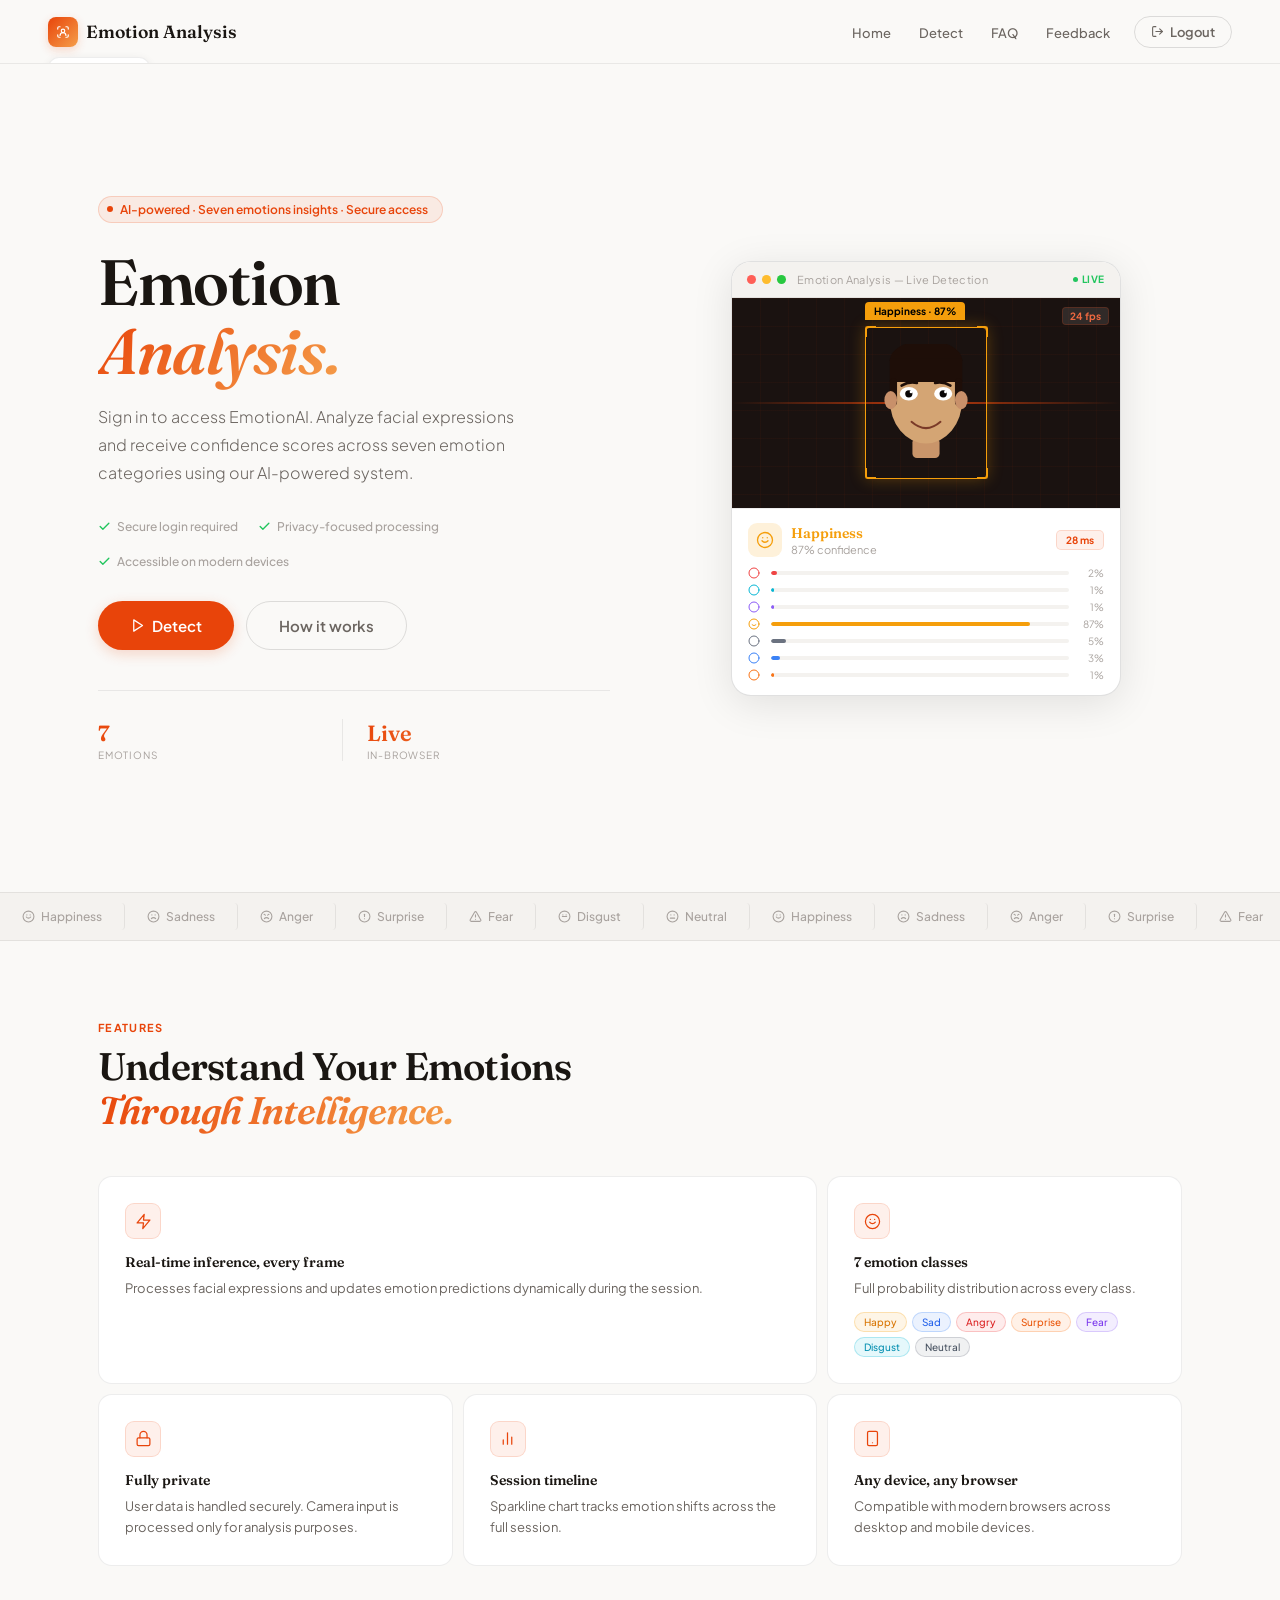
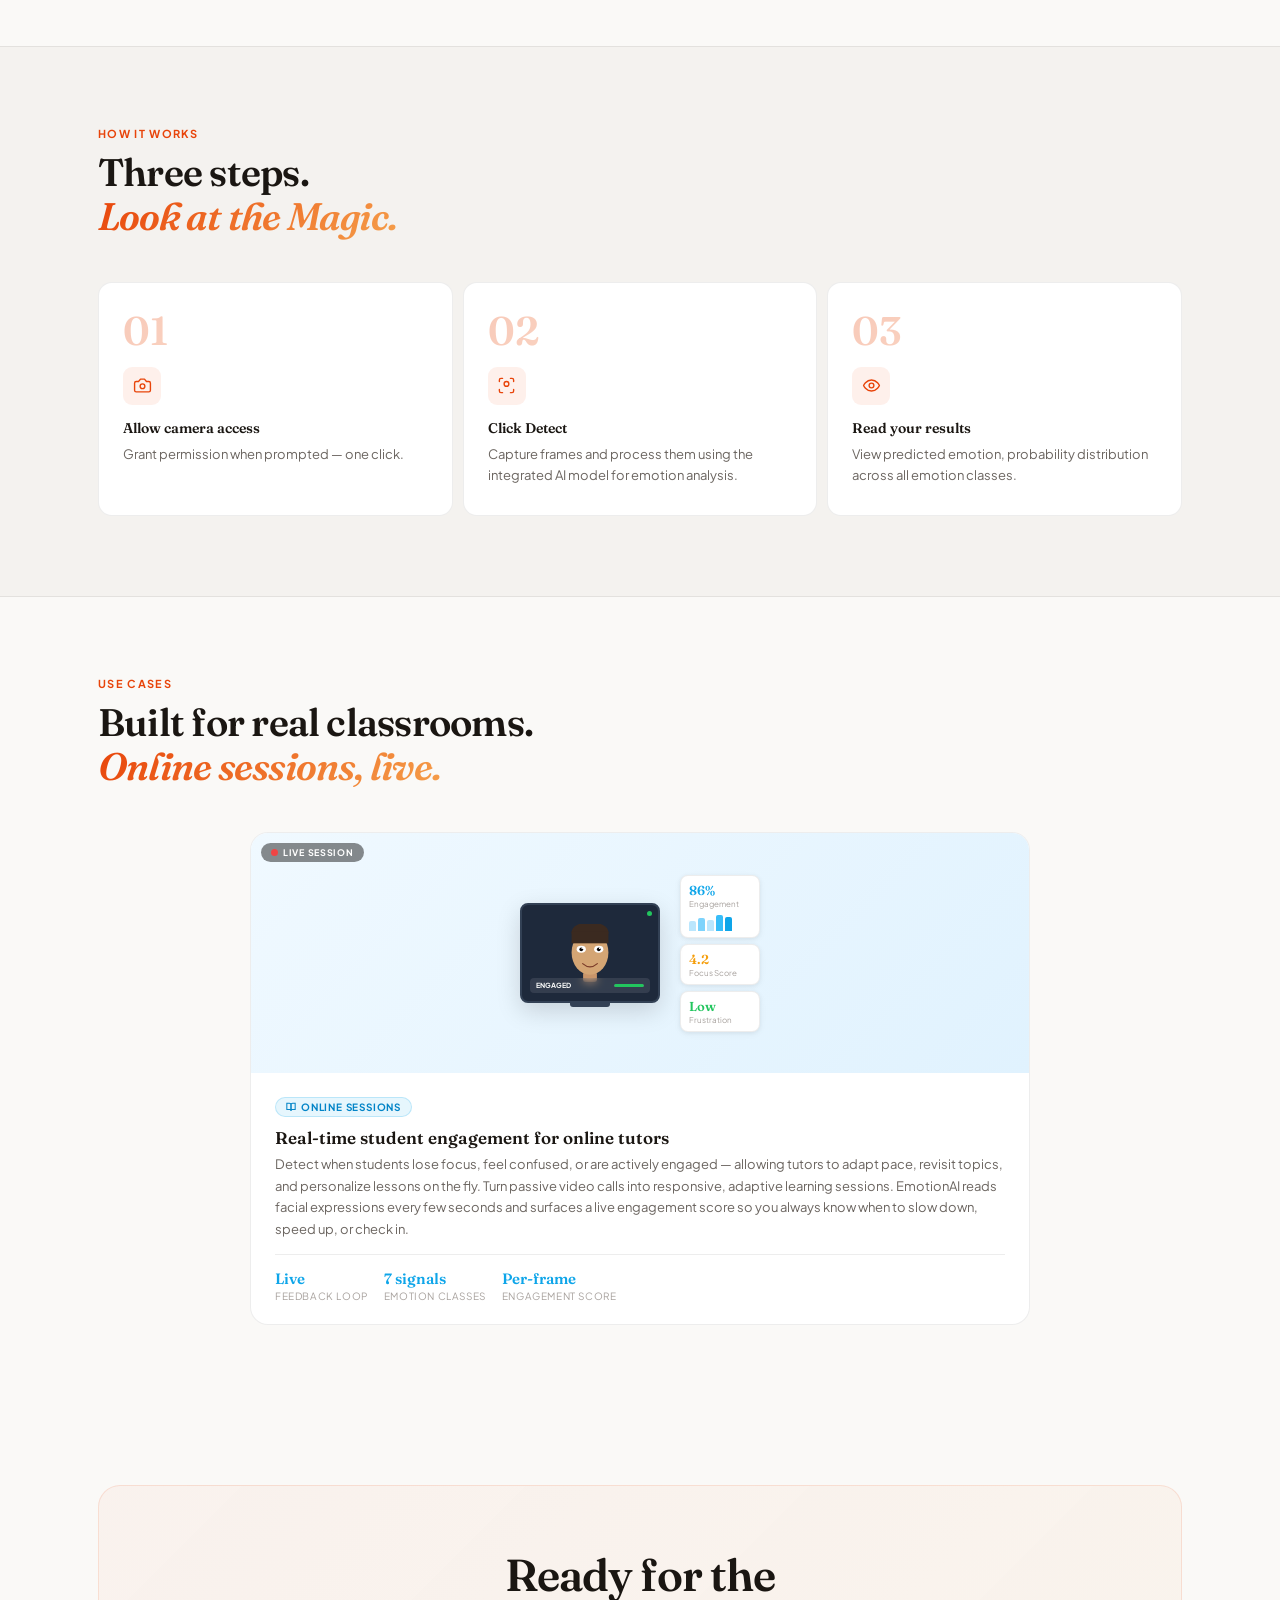
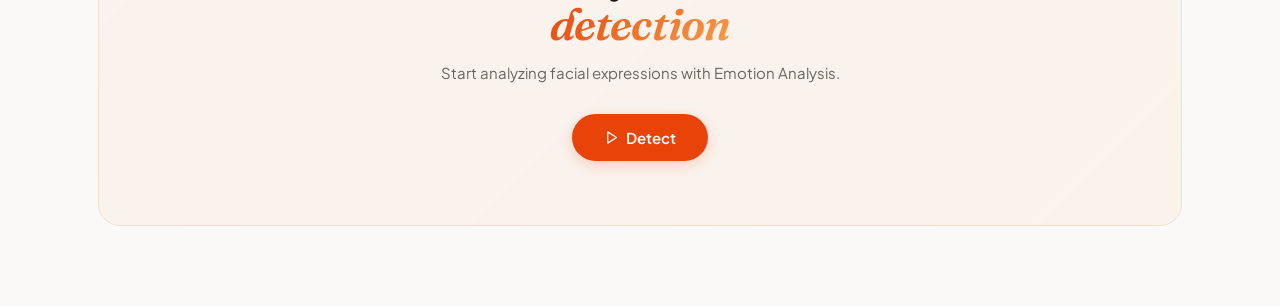
==== frontend/index.html @ f2329ddf "Restructured entire project folder" ====
<!DOCTYPE html>
<html lang="en">
<head>
<meta charset="UTF-8"/>
<meta name="viewport" content="width=device-width, initial-scale=1.0, viewport-fit=cover"/>
<meta name="theme-color" content="#faf9f7"/>
<title>Emotion Analysis — Understand Every Expression</title>
<link href="https://fonts.googleapis.com/css2?family=Fraunces:ital,wght@0,300;0,600;0,700;1,300;1,600&family=Plus+Jakarta+Sans:wght@300;400;500;600;700&display=swap" rel="stylesheet"/>
<link rel="stylesheet" href="style/pages/index.css"/>
</head>
<body>
<nav>
  <div class="nav-logo-wrap">
    <a href="/home" class="nav-logo">
      <div class="logo-box"><svg width="14" height="14" viewBox="0 0 24 24" fill="none" stroke="white" stroke-width="2" stroke-linecap="round" stroke-linejoin="round"><path d="M3 7V5a2 2 0 0 1 2-2h2"/><path d="M17 3h2a2 2 0 0 1 2 2v2"/><path d="M21 17v2a2 2 0 0 1-2 2h-2"/><path d="M7 21H5a2 2 0 0 1-2-2v-2"/><circle cx="12" cy="10" r="3"/><path d="M7 18a5 5 0 0 1 10 0"/></svg></div>
      Emotion Analysis
    </a>
    <span class="nav-greeting" id="navGreeting" aria-live="polite"></span>
  </div>
  <!-- Spacer pushes everything to the right -->
  <div class="nav-spacer"></div>
  <ul class="nav-links">
    <li><a href="/home" class="active">Home</a></li>
    <li><a href="#" onclick="if(typeof launchApp==='function')launchApp(event);else window.location.href='/detect'">Detect</a></li>
    <li><a href="/faq">FAQ</a></li>
    <li><a href="/feedback">Feedback</a></li>
  </ul>
  <div class="nav-actions">
    <a href="#" onclick="if(typeof Auth!=='undefined'&&Auth.logout)Auth.logout();else window.location.href='/logout'" class="btn-ghost-sm"><svg width="13" height="13" viewBox="0 0 24 24" fill="none" stroke="currentColor" stroke-width="2" stroke-linecap="round" stroke-linejoin="round"><path d="M9 21H5a2 2 0 0 1-2-2V5a2 2 0 0 1 2-2h4"/><polyline points="16 17 21 12 16 7"/><line x1="21" y1="12" x2="9" y2="12"/></svg>Logout</a>
  </div>
  <!-- Hamburger on far RIGHT (mobile only) -->
  <button class="hamburger-btn" id="hamburgerBtn" aria-label="Open menu" aria-expanded="false"><span></span><span></span><span></span></button>
</nav>
<div class="mobile-overlay" id="mobileOverlay"></div>
<div class="mobile-drawer" id="mobileDrawer" role="dialog" aria-label="Navigation menu">
  <div class="drawer-header">
    <div class="drawer-brand">
      <div class="logo-box"><svg width="18" height="18" viewBox="0 0 24 24" fill="none" stroke="white" stroke-width="2" stroke-linecap="round" stroke-linejoin="round"><path d="M3 7V5a2 2 0 0 1 2-2h2"/><path d="M17 3h2a2 2 0 0 1 2 2v2"/><path d="M21 17v2a2 2 0 0 1-2 2h-2"/><path d="M7 21H5a2 2 0 0 1-2-2v-2"/><circle cx="12" cy="10" r="3"/><path d="M7 18a5 5 0 0 1 10 0"/></svg></div>
      <span class="drawer-brand-name">Emotion Analysis</span>
    </div>
    <button class="drawer-close-btn" id="drawerCloseBtn" aria-label="Close menu">&#x2715;</button>
  </div>
  <div class="mobile-drawer-divider"></div>
  <ul>
    <li><a href="/home"><svg width="15" height="15" viewBox="0 0 24 24" fill="none" stroke="currentColor" stroke-width="2" stroke-linecap="round" stroke-linejoin="round"><path d="m3 9 9-7 9 7v11a2 2 0 0 1-2 2H5a2 2 0 0 1-2-2z"/><polyline points="9 22 9 12 15 12 15 22"/></svg>Home</a></li>
    <li><a href="#" onclick="if(typeof launchApp==='function')launchApp(event);else window.location.href='/detect'"><svg width="15" height="15" viewBox="0 0 24 24" fill="none" stroke="currentColor" stroke-width="2" stroke-linecap="round" stroke-linejoin="round"><path d="M14.5 4h-5L7 7H4a2 2 0 0 0-2 2v9a2 2 0 0 0 2 2h16a2 2 0 0 0 2-2V9a2 2 0 0 0-2-2h-3l-2.5-3z"/><circle cx="12" cy="13" r="3"/></svg>Detect</a></li>
    <li><a href="/faq"><svg width="15" height="15" viewBox="0 0 24 24" fill="none" stroke="currentColor" stroke-width="2" stroke-linecap="round" stroke-linejoin="round"><circle cx="12" cy="12" r="10"/><path d="M9.09 9a3 3 0 0 1 5.83 1c0 2-3 3-3 3"/><path d="M12 17h.01"/></svg>FAQ</a></li>
    <li><a href="/feedback"><svg width="15" height="15" viewBox="0 0 24 24" fill="none" stroke="currentColor" stroke-width="2" stroke-linecap="round" stroke-linejoin="round"><path d="M21 15a2 2 0 0 1-2 2H7l-4 4V5a2 2 0 0 1 2-2h14a2 2 0 0 1 2 2z"/></svg>Feedback</a></li>
  </ul>
  <div class="mobile-drawer-divider"></div>
  <div class="mobile-drawer-actions">
    <a href="#" onclick="if(typeof Auth!=='undefined'&&Auth.logout)Auth.logout();else window.location.href='/logout'" class="btn-ghost-sm"><svg width="13" height="13" viewBox="0 0 24 24" fill="none" stroke="currentColor" stroke-width="2" stroke-linecap="round" stroke-linejoin="round"><path d="M9 21H5a2 2 0 0 1-2-2V5a2 2 0 0 1 2-2h4"/><polyline points="16 17 21 12 16 7"/><line x1="21" y1="12" x2="9" y2="12"/></svg>Logout</a>
  </div>
</div>

<section class="hero">
  <div>
    <div class="hero-badge"><span class="badge-pip"></span>AI-powered · Seven emotions insights · Secure access</div>
    <h1>Emotion<br/><em>Analysis.</em></h1>
    <p class="hero-sub">Sign in to access EmotionAI. Analyze facial expressions and receive confidence scores across seven emotion categories using our AI-powered system.</p>
    <div class="trust-row">
      <span class="trust-item"><svg viewBox="0 0 24 24" fill="none" stroke-width="2.5" stroke-linecap="round" stroke-linejoin="round"><polyline points="20 6 9 17 4 12"/></svg>Secure login required</span>
      <span class="trust-item"><svg viewBox="0 0 24 24" fill="none" stroke-width="2.5" stroke-linecap="round" stroke-linejoin="round"><polyline points="20 6 9 17 4 12"/></svg>Privacy-focused processing</span>
      <span class="trust-item"><svg viewBox="0 0 24 24" fill="none" stroke-width="2.5" stroke-linecap="round" stroke-linejoin="round"><polyline points="20 6 9 17 4 12"/></svg>Accessible on modern devices</span>
    </div>
    <div class="hero-ctas">
      <a href="/login" class="btn-primary btn-large"><svg width="15" height="15" viewBox="0 0 24 24" fill="none" stroke="currentColor" stroke-width="2" stroke-linecap="round" stroke-linejoin="round"><polygon points="6 3 20 12 6 21 6 3"/></svg>Detect</a>
      <a href="#how" class="btn-ghost btn-large">How it works</a>
    </div>
    <div class="hero-stats">
      <div class="hstat"><span class="hstat-n">7</span><span class="hstat-l">Emotions</span></div>
      <div class="hstat"><span class="hstat-n">Live</span><span class="hstat-l">In-browser</span></div>
    </div>
  </div>
  <div style="display:flex;justify-content:center">
    <div class="mock">
      <div class="mock-tb">
        <span class="tb-dot tb-r"></span><span class="tb-dot tb-y"></span><span class="tb-dot tb-g"></span>
        <span class="tb-txt">Emotion Analysis — Live Detection</span>
        <span class="tb-live"><span class="live-pip"></span>LIVE</span>
      </div>
      <div class="mock-cam">
        <div class="cam-grid"></div><div class="cam-scan"></div>
        <span class="cam-fps">24 fps</span>
        <div class="face-wrap">
          <div class="det-box" id="det-box">
            <div class="corner tl"></div><div class="corner tr"></div>
            <div class="corner bl"></div><div class="corner br"></div>
            <div class="det-lbl" id="det-lbl">Happiness · 87%</div>
          </div>
          <svg width="96" height="114" viewBox="0 0 106 126" fill="none">
            <rect x="38" y="104" width="30" height="22" rx="5" fill="#c9956a"/>
            <ellipse cx="53" cy="62" rx="40" ry="48" fill="#d4a574"/>
            <ellipse cx="53" cy="18" rx="40" ry="22" fill="#1e0e08"/>
            <rect x="13" y="16" width="80" height="26" fill="#1e0e08"/>
            <rect x="13" y="38" width="8" height="30" rx="4" fill="#1e0e08"/>
            <rect x="85" y="38" width="8" height="30" rx="4" fill="#1e0e08"/>
            <ellipse cx="14" cy="62" rx="7" ry="10" fill="#c8906a"/>
            <ellipse cx="92" cy="62" rx="7" ry="10" fill="#c8906a"/>
            <ellipse cx="34" cy="55" rx="10" ry="7.5" fill="white"/>
            <ellipse cx="72" cy="55" rx="10" ry="7.5" fill="white"/>
            <ellipse cx="34" cy="55" rx="4" ry="4" fill="#0a0605"/>
            <ellipse cx="72" cy="55" rx="4" ry="4" fill="#0a0605"/>
            <circle cx="36.5" cy="53" r="1.5" fill="white"/>
            <circle cx="74.5" cy="53" r="1.5" fill="white"/>
            <path id="mock-brow-l" d="M26 46 Q34 41 43 43" stroke="#1e0e08" stroke-width="2.8" stroke-linecap="round"/>
            <path id="mock-brow-r" d="M63 43 Q72 41 80 46" stroke="#1e0e08" stroke-width="2.8" stroke-linecap="round"/>
            <path id="mock-mouth" d="M37 86 Q53 100 69 86" stroke="#7a3a28" stroke-width="2.2" fill="none" stroke-linecap="round"/>
          </svg>
        </div>
      </div>
      <div class="mock-res">
        <div class="res-top">
          <div class="res-left">
            <div class="res-icon" id="res-icon" style="background:rgba(245,158,11,0.15)"><svg width="18" height="18" viewBox="0 0 24 24" fill="none" stroke="#f59e0b" stroke-width="1.75" stroke-linecap="round" stroke-linejoin="round"><circle cx="12" cy="12" r="10"/><path d="M8 13s1.5 2 4 2 4-2 4-2"/><line x1="9" y1="9" x2="9.01" y2="9"/><line x1="15" y1="9" x2="15.01" y2="9"/></svg></div>
            <div><div class="res-name" id="res-name" style="color:#f59e0b">Happiness</div><div class="res-conf" id="res-conf">87% confidence</div></div>
          </div>
          <span class="res-ms" id="res-ms">28 ms</span>
        </div>
        <div class="bars">
          <div class="bar-row"><svg width="12" height="12" viewBox="0 0 24 24" fill="none" stroke="#ef4444" stroke-width="2" stroke-linecap="round"><circle cx="12" cy="12" r="10"/></svg><div class="bar-track"><div class="bar-fill" id="bf0" style="width:2%;background:#ef4444"></div></div><span class="bar-pct" id="bp0">2%</span></div>
          <div class="bar-row"><svg width="12" height="12" viewBox="0 0 24 24" fill="none" stroke="#06b6d4" stroke-width="2" stroke-linecap="round"><circle cx="12" cy="12" r="10"/></svg><div class="bar-track"><div class="bar-fill" id="bf1" style="width:1%;background:#06b6d4"></div></div><span class="bar-pct" id="bp1">1%</span></div>
          <div class="bar-row"><svg width="12" height="12" viewBox="0 0 24 24" fill="none" stroke="#8b5cf6" stroke-width="2" stroke-linecap="round"><circle cx="12" cy="12" r="10"/></svg><div class="bar-track"><div class="bar-fill" id="bf2" style="width:1%;background:#8b5cf6"></div></div><span class="bar-pct" id="bp2">1%</span></div>
          <div class="bar-row"><svg width="12" height="12" viewBox="0 0 24 24" fill="none" stroke="#f59e0b" stroke-width="2" stroke-linecap="round"><circle cx="12" cy="12" r="10"/><path d="M8 13s1.5 2 4 2 4-2 4-2"/></svg><div class="bar-track"><div class="bar-fill" id="bf3" style="width:87%;background:#f59e0b"></div></div><span class="bar-pct" id="bp3">87%</span></div>
          <div class="bar-row"><svg width="12" height="12" viewBox="0 0 24 24" fill="none" stroke="#6b7280" stroke-width="2" stroke-linecap="round"><circle cx="12" cy="12" r="10"/></svg><div class="bar-track"><div class="bar-fill" id="bf4" style="width:5%;background:#6b7280"></div></div><span class="bar-pct" id="bp4">5%</span></div>
          <div class="bar-row"><svg width="12" height="12" viewBox="0 0 24 24" fill="none" stroke="#3b82f6" stroke-width="2" stroke-linecap="round"><circle cx="12" cy="12" r="10"/></svg><div class="bar-track"><div class="bar-fill" id="bf5" style="width:3%;background:#3b82f6"></div></div><span class="bar-pct" id="bp5">3%</span></div>
          <div class="bar-row"><svg width="12" height="12" viewBox="0 0 24 24" fill="none" stroke="#f97316" stroke-width="2" stroke-linecap="round"><circle cx="12" cy="12" r="10"/></svg><div class="bar-track"><div class="bar-fill" id="bf6" style="width:1%;background:#f97316"></div></div><span class="bar-pct" id="bp6">1%</span></div>
        </div>
      </div>
    </div>
  </div>
</section>

<div class="strip">
  <div class="strip-track">
    <span class="strip-item s-happy"><svg viewBox="0 0 24 24" fill="none" stroke="currentColor" stroke-linecap="round" stroke-linejoin="round"><circle cx="12" cy="12" r="10"/><path d="M8 13s1.5 2 4 2 4-2 4-2"/><line x1="9" y1="9" x2="9.01" y2="9"/><line x1="15" y1="9" x2="15.01" y2="9"/></svg>Happiness</span>
    <span class="strip-item s-sad"><svg viewBox="0 0 24 24" fill="none" stroke="currentColor" stroke-linecap="round" stroke-linejoin="round"><circle cx="12" cy="12" r="10"/><path d="M16 16s-1.5-2-4-2-4 2-4 2"/><line x1="9" y1="9" x2="9.01" y2="9"/><line x1="15" y1="9" x2="15.01" y2="9"/></svg>Sadness</span>
    <span class="strip-item s-angry"><svg viewBox="0 0 24 24" fill="none" stroke="currentColor" stroke-linecap="round" stroke-linejoin="round"><circle cx="12" cy="12" r="10"/><path d="M16 16s-1.5-2-4-2-4 2-4 2"/><path d="M7.5 8 10 9.5"/><path d="M16.5 8 14 9.5"/></svg>Anger</span>
    <span class="strip-item s-surprise"><svg viewBox="0 0 24 24" fill="none" stroke="currentColor" stroke-linecap="round" stroke-linejoin="round"><circle cx="12" cy="12" r="10"/><path d="M12 8v4"/><path d="M12 16h.01"/></svg>Surprise</span>
    <span class="strip-item s-fear"><svg viewBox="0 0 24 24" fill="none" stroke="currentColor" stroke-linecap="round" stroke-linejoin="round"><path d="m21.73 18-8-14a2 2 0 0 0-3.48 0l-8 14A2 2 0 0 0 4 21h16a2 2 0 0 0 1.73-3"/><path d="M12 9v4"/><path d="M12 17h.01"/></svg>Fear</span>
    <span class="strip-item s-disgust"><svg viewBox="0 0 24 24" fill="none" stroke="currentColor" stroke-linecap="round" stroke-linejoin="round"><circle cx="12" cy="12" r="10"/><path d="M8 12h8"/><line x1="9" y1="9" x2="9.01" y2="9"/><line x1="15" y1="9" x2="15.01" y2="9"/></svg>Disgust</span>
    <span class="strip-item s-neutral"><svg viewBox="0 0 24 24" fill="none" stroke="currentColor" stroke-linecap="round" stroke-linejoin="round"><circle cx="12" cy="12" r="10"/><line x1="8" y1="15" x2="16" y2="15"/><line x1="9" y1="9" x2="9.01" y2="9"/><line x1="15" y1="9" x2="15.01" y2="9"/></svg>Neutral</span>
    <span class="strip-item s-happy"><svg viewBox="0 0 24 24" fill="none" stroke="currentColor" stroke-linecap="round" stroke-linejoin="round"><circle cx="12" cy="12" r="10"/><path d="M8 13s1.5 2 4 2 4-2 4-2"/><line x1="9" y1="9" x2="9.01" y2="9"/><line x1="15" y1="9" x2="15.01" y2="9"/></svg>Happiness</span>
    <span class="strip-item s-sad"><svg viewBox="0 0 24 24" fill="none" stroke="currentColor" stroke-linecap="round" stroke-linejoin="round"><circle cx="12" cy="12" r="10"/><path d="M16 16s-1.5-2-4-2-4 2-4 2"/><line x1="9" y1="9" x2="9.01" y2="9"/><line x1="15" y1="9" x2="15.01" y2="9"/></svg>Sadness</span>
    <span class="strip-item s-angry"><svg viewBox="0 0 24 24" fill="none" stroke="currentColor" stroke-linecap="round" stroke-linejoin="round"><circle cx="12" cy="12" r="10"/><path d="M16 16s-1.5-2-4-2-4 2-4 2"/><path d="M7.5 8 10 9.5"/><path d="M16.5 8 14 9.5"/></svg>Anger</span>
    <span class="strip-item s-surprise"><svg viewBox="0 0 24 24" fill="none" stroke="currentColor" stroke-linecap="round" stroke-linejoin="round"><circle cx="12" cy="12" r="10"/><path d="M12 8v4"/><path d="M12 16h.01"/></svg>Surprise</span>
    <span class="strip-item s-fear"><svg viewBox="0 0 24 24" fill="none" stroke="currentColor" stroke-linecap="round" stroke-linejoin="round"><path d="m21.73 18-8-14a2 2 0 0 0-3.48 0l-8 14A2 2 0 0 0 4 21h16a2 2 0 0 0 1.73-3"/><path d="M12 9v4"/><path d="M12 17h.01"/></svg>Fear</span>
    <span class="strip-item s-disgust"><svg viewBox="0 0 24 24" fill="none" stroke="currentColor" stroke-linecap="round" stroke-linejoin="round"><circle cx="12" cy="12" r="10"/><path d="M8 12h8"/><line x1="9" y1="9" x2="9.01" y2="9"/><line x1="15" y1="9" x2="15.01" y2="9"/></svg>Disgust</span>
    <span class="strip-item s-neutral"><svg viewBox="0 0 24 24" fill="none" stroke="currentColor" stroke-linecap="round" stroke-linejoin="round"><circle cx="12" cy="12" r="10"/><line x1="8" y1="15" x2="16" y2="15"/><line x1="9" y1="9" x2="9.01" y2="9"/><line x1="15" y1="9" x2="15.01" y2="9"/></svg>Neutral</span>
  </div>
</div>

<section class="features" id="features">
  <div class="sec-label">Features</div>
  <h2 class="sec-title">Understand Your Emotions<br/><em>Through Intelligence.</em></h2>
  <div class="bento">
    <div class="bcard bcard--wide"><div class="bcard-icon"><svg viewBox="0 0 24 24" fill="none" stroke="currentColor" stroke-width="1.75" stroke-linecap="round" stroke-linejoin="round"><path d="M13 2 3 14h9l-1 8 10-12h-9l1-8z"/></svg></div><div class="bcard-title">Real-time inference, every frame</div><p class="bcard-desc">Processes facial expressions and updates emotion predictions dynamically during the session.</p></div>
    <div class="bcard"><div class="bcard-icon"><svg viewBox="0 0 24 24" fill="none" stroke="currentColor" stroke-width="1.75" stroke-linecap="round" stroke-linejoin="round"><circle cx="12" cy="12" r="10"/><path d="M8 13s1.5 2 4 2 4-2 4-2"/><line x1="9" y1="9" x2="9.01" y2="9"/><line x1="15" y1="9" x2="15.01" y2="9"/></svg></div><div class="bcard-title">7 emotion classes</div><p class="bcard-desc">Full probability distribution across every class.</p><div class="e-pills"><span class="e-pill" style="background:rgba(245,158,11,0.1);color:#d97706;border:1px solid rgba(245,158,11,0.25)">Happy</span><span class="e-pill" style="background:rgba(59,130,246,0.1);color:#2563eb;border:1px solid rgba(59,130,246,0.25)">Sad</span><span class="e-pill" style="background:rgba(239,68,68,0.1);color:#dc2626;border:1px solid rgba(239,68,68,0.25)">Angry</span><span class="e-pill" style="background:rgba(249,115,22,0.1);color:#ea580c;border:1px solid rgba(249,115,22,0.25)">Surprise</span><span class="e-pill" style="background:rgba(139,92,246,0.1);color:#7c3aed;border:1px solid rgba(139,92,246,0.25)">Fear</span><span class="e-pill" style="background:rgba(6,182,212,0.1);color:#0891b2;border:1px solid rgba(6,182,212,0.25)">Disgust</span><span class="e-pill" style="background:rgba(107,114,128,0.1);color:#4b5563;border:1px solid rgba(107,114,128,0.25)">Neutral</span></div></div>
    <div class="bcard"><div class="bcard-icon"><svg viewBox="0 0 24 24" fill="none" stroke="currentColor" stroke-width="1.75" stroke-linecap="round" stroke-linejoin="round"><rect width="18" height="11" x="3" y="11" rx="2"/><path d="M7 11V7a5 5 0 0 1 10 0v4"/></svg></div><div class="bcard-title">Fully private</div><p class="bcard-desc">User data is handled securely. Camera input is processed only for analysis purposes.</p></div>
    <div class="bcard"><div class="bcard-icon"><svg viewBox="0 0 24 24" fill="none" stroke="currentColor" stroke-width="1.75" stroke-linecap="round" stroke-linejoin="round"><line x1="18" y1="20" x2="18" y2="10"/><line x1="12" y1="20" x2="12" y2="4"/><line x1="6" y1="20" x2="6" y2="14"/></svg></div><div class="bcard-title">Session timeline</div><p class="bcard-desc">Sparkline chart tracks emotion shifts across the full session.</p></div>
    <div class="bcard"><div class="bcard-icon"><svg viewBox="0 0 24 24" fill="none" stroke="currentColor" stroke-width="1.75" stroke-linecap="round" stroke-linejoin="round"><rect width="14" height="20" x="5" y="2" rx="2"/><path d="M12 18h.01"/></svg></div><div class="bcard-title">Any device, any browser</div><p class="bcard-desc">Compatible with modern browsers across desktop and mobile devices.</p></div>
  </div>
</section>

<section class="how" id="how">
  <div class="how-inner">
    <div class="sec-label">How it works</div>
    <h2 class="sec-title">Three steps.<br/><em>Look at the Magic.</em></h2>
    <div class="steps">
      <div class="step"><div class="step-num">01</div><div class="step-icon"><svg viewBox="0 0 24 24" fill="none" stroke="currentColor" stroke-width="1.75" stroke-linecap="round" stroke-linejoin="round"><path d="M14.5 4h-5L7 7H4a2 2 0 0 0-2 2v9a2 2 0 0 0 2 2h16a2 2 0 0 0 2-2V9a2 2 0 0 0-2-2h-3l-2.5-3z"/><circle cx="12" cy="13" r="3"/></svg></div><div class="step-title">Allow camera access</div><p class="step-desc">Grant permission when prompted — one click.</p></div>
      <div class="step"><div class="step-num">02</div><div class="step-icon"><svg viewBox="0 0 24 24" fill="none" stroke="currentColor" stroke-width="1.75" stroke-linecap="round" stroke-linejoin="round"><path d="M3 7V5a2 2 0 0 1 2-2h2"/><path d="M17 3h2a2 2 0 0 1 2 2v2"/><path d="M21 17v2a2 2 0 0 1-2 2h-2"/><path d="M7 21H5a2 2 0 0 1-2-2v-2"/><circle cx="12" cy="10" r="3"/></svg></div><div class="step-title">Click Detect</div><p class="step-desc">Capture frames and process them using the integrated AI model for emotion analysis.</p></div>
      <div class="step"><div class="step-num">03</div><div class="step-icon"><svg viewBox="0 0 24 24" fill="none" stroke="currentColor" stroke-width="1.75" stroke-linecap="round" stroke-linejoin="round"><path d="M2 12s3-7 10-7 10 7 10 7-3 7-10 7-10-7-10-7Z"/><circle cx="12" cy="12" r="3"/></svg></div><div class="step-title">Read your results</div><p class="step-desc">View predicted emotion, probability distribution across all emotion classes.</p></div>
    </div>
  </div>
</section>

<!-- ===== USE CASES SECTION (replaces FAQ preview) ===== -->
<section class="usecases" id="usecases">
  <div class="sec-label">Use Cases</div>
  <h2 class="sec-title">Built for real classrooms.<br/><em>Online sessions, live.</em></h2>

  <div class="uc-grid" style="grid-template-columns:1fr;max-width:780px;margin:44px auto 0">

    <!-- Online Sessions Card -->
    <div class="uc-card" style="grid-column:1">
      <div class="uc-card__visual" style="height:240px">
        <div class="edu-scene" id="edu-scene">
          <!-- Monitor -->
          <div class="edu-screen">
            <div class="edu-face-zone">
              <svg width="50" height="58" viewBox="0 0 106 126" fill="none">
                <rect x="38" y="104" width="30" height="22" rx="5" fill="#c9956a"/>
                <ellipse cx="53" cy="62" rx="40" ry="48" fill="#d4a574"/>
                <ellipse cx="53" cy="18" rx="40" ry="22" fill="#3b2a20"/>
                <rect x="13" y="16" width="80" height="26" fill="#3b2a20"/>
                <ellipse cx="34" cy="55" rx="10" ry="7.5" fill="white"/>
                <ellipse cx="72" cy="55" rx="10" ry="7.5" fill="white"/>
                <ellipse cx="34" cy="55" rx="4" ry="4" fill="#0a0605"/>
                <ellipse cx="72" cy="55" rx="4" ry="4" fill="#0a0605"/>
                <circle cx="36" cy="53" r="1.5" fill="white"/>
                <circle cx="74" cy="53" r="1.5" fill="white"/>
                <path id="edu-mouth" d="M37 86 Q53 100 69 86" stroke="#7a3a28" stroke-width="2.5" fill="none" stroke-linecap="round"/>
              </svg>
            </div>
            <div class="edu-pip"></div>
            <div class="edu-overlay">
              <span class="edu-overlay-txt" id="edu-overlay-txt">ENGAGED</span>
              <div class="edu-overlay-bar"><div class="edu-overlay-fill" id="edu-overlay-fill"></div></div>
            </div>
          </div>
          <!-- Sidebar stats -->
          <div class="edu-sidebar">
            <div class="edu-stat-card">
              <div class="edu-stat-num" id="edu-engage">86%</div>
              <div class="edu-stat-lbl">Engagement</div>
              <div class="edu-chart-row" id="edu-chart">
                <div class="edu-bar" style="height:55%;background:#bae6fd"></div>
                <div class="edu-bar" style="height:70%;background:#7dd3fc"></div>
                <div class="edu-bar" style="height:60%;background:#bae6fd"></div>
                <div class="edu-bar" style="height:85%;background:#38bdf8"></div>
                <div class="edu-bar" style="height:78%;background:#0ea5e9"></div>
              </div>
            </div>
            <div class="edu-stat-card">
              <div class="edu-stat-num" style="color:#f59e0b" id="edu-focus">4.2</div>
              <div class="edu-stat-lbl">Focus Score</div>
            </div>
            <div class="edu-stat-card">
              <div class="edu-stat-num" style="color:#22c55e" id="edu-alert">Low</div>
              <div class="edu-stat-lbl">Frustration</div>
            </div>
          </div>
          <!-- Live session pulse indicator -->
          <div style="position:absolute;top:10px;left:10px;display:flex;align-items:center;gap:5px;background:rgba(0,0,0,0.45);backdrop-filter:blur(6px);border-radius:20px;padding:4px 10px">
            <div style="width:7px;height:7px;border-radius:50%;background:#ef4444;animation:pip 1.2s ease-in-out infinite"></div>
            <span style="font-size:9px;font-weight:700;color:#fff;letter-spacing:0.08em">LIVE SESSION</span>
          </div>
        </div>
      </div>
      <div class="uc-card__body">
        <div class="uc-card__tag" style="background:rgba(14,165,233,0.1);color:#0284c7;border:1px solid rgba(14,165,233,0.2)">
          <svg width="10" height="10" viewBox="0 0 24 24" fill="none" stroke="currentColor" stroke-width="2.5" stroke-linecap="round"><path d="M2 3h6a4 4 0 0 1 4 4v14a3 3 0 0 0-3-3H2z"/><path d="M22 3h-6a4 4 0 0 0-4 4v14a3 3 0 0 1 3-3h7z"/></svg>
          Online Sessions
        </div>
        <div class="uc-card__title">Real-time student engagement for online tutors</div>
        <p class="uc-card__desc">Detect when students lose focus, feel confused, or are actively engaged — allowing tutors to adapt pace, revisit topics, and personalize lessons on the fly. Turn passive video calls into responsive, adaptive learning sessions. EmotionAI reads facial expressions every few seconds and surfaces a live engagement score so you always know when to slow down, speed up, or check in.</p>
        <div class="uc-card__metrics">
          <div class="uc-metric"><span class="uc-metric-val" style="color:#0ea5e9">Live</span><span class="uc-metric-lbl">Feedback loop</span></div>
          <div class="uc-metric"><span class="uc-metric-val" style="color:#0ea5e9">7 signals</span><span class="uc-metric-lbl">Emotion classes</span></div>
          <div class="uc-metric"><span class="uc-metric-val" style="color:#0ea5e9">Per-frame</span><span class="uc-metric-lbl">Engagement score</span></div>
        </div>
      </div>
    </div>

  </div>
</section>

<section class="cta">
  <div class="cta-inner">
    <h2 class="cta-title">Ready for the <br/><em>detection</em></h2>
    <p class="cta-sub">Start analyzing facial expressions with Emotion Analysis.</p>
    <a href="#" onclick="launchApp(event)" class="btn-primary btn-large"><svg width="15" height="15" viewBox="0 0 24 24" fill="none" stroke="currentColor" stroke-width="2" stroke-linecap="round" stroke-linejoin="round"><polygon points="6 3 20 12 6 21 6 3"/></svg>Detect</a>
  </div>
</section>




<script src="script/auth.js" onerror="window.__authMissing=true"></script>





<script src="script/pages/index.js"></script>
</body>
</html>
---- frontend/style/pages/index.css ----
*,*::before,*::after{box-sizing:border-box;margin:0;padding:0}
:root{
  --bg:#faf9f7;--surface:#fff;--elevated:#f4f2ef;
  --accent:#e8440a;--accent2:#f06940;--accent-dim:rgba(232,68,10,0.08);--accent-glow:rgba(232,68,10,0.2);
  --grad:linear-gradient(135deg,#e8440a,#f59e4a);
  --text:#1a1612;--text2:#6b6560;--text3:#a8a29e;
  --border:rgba(0,0,0,0.07);--border2:rgba(0,0,0,0.12);
  --shadow-sm:0 1px 4px rgba(0,0,0,0.06),0 2px 8px rgba(0,0,0,0.04);
  --shadow-md:0 4px 16px rgba(0,0,0,0.08),0 8px 32px rgba(0,0,0,0.05);
  --shadow-lg:0 8px 40px rgba(0,0,0,0.10);
  --font-display:'Fraunces',Georgia,serif;
  --font-body:'Plus Jakarta Sans',system-ui,sans-serif;
}
html{scroll-behavior:smooth}
body{font-family:var(--font-body);background:var(--bg);color:var(--text);-webkit-font-smoothing:antialiased}
nav{position:sticky;top:0;z-index:100;height:64px;display:flex;align-items:center;padding:0 48px;gap:24px;background:rgba(250,249,247,0.92);border-bottom:1px solid var(--border);backdrop-filter:blur(20px);overflow:hidden;max-width:100vw}
.nav-logo-wrap{display:flex;flex-direction:column;justify-content:center;gap:0;flex-shrink:0;position:relative}
.nav-logo{font-family:var(--font-display);font-weight:600;font-size:1.1rem;display:flex;align-items:center;gap:8px;text-decoration:none;color:var(--text)}
.logo-box{width:30px;height:30px;border-radius:8px;background:var(--grad);display:flex;align-items:center;justify-content:center;box-shadow:0 3px 10px var(--accent-glow)}
.nav-links{display:flex !important;flex-direction:row !important;gap:28px;list-style:none;align-items:center}
.nav-links a{font-size:13px;color:var(--text2);text-decoration:none;font-weight:500;transition:color 0.15s}
.nav-links a:hover{color:var(--text)}
.nav-actions{display:flex !important;flex-direction:row !important;gap:10px;align-items:center;flex-shrink:0}
.btn-ghost-sm{font-size:13px;font-weight:600;padding:7px 16px;border-radius:99px;border:1.5px solid var(--border2);background:transparent;color:var(--text2);cursor:pointer;text-decoration:none;transition:all 0.15s;display:inline-flex;align-items:center;gap:6px}
.btn-ghost-sm:hover{border-color:var(--accent);color:var(--accent)}
.btn-primary-sm{font-size:13px;font-weight:600;padding:7px 18px;border-radius:99px;background:var(--accent);color:#fff;border:none;cursor:pointer;text-decoration:none;box-shadow:0 3px 10px var(--accent-glow);transition:all 0.15s}
.btn-primary-sm:hover{background:var(--accent2);transform:translateY(-1px)}

/* ── HAMBURGER BUTTON — far right, mobile only ── */
.hamburger-btn{display:none !important;flex-direction:column;justify-content:center;align-items:center;gap:5px;width:36px;height:36px;background:transparent;border:1.5px solid var(--border2);border-radius:8px;cursor:pointer;padding:0;flex-shrink:0}
.hamburger-btn:hover{background:var(--elevated);border-color:rgba(232,68,10,0.3)}
.hamburger-btn span{display:block;width:16px;height:2px;background:var(--text);border-radius:2px;transition:transform 0.25s ease,opacity 0.2s ease;transform-origin:center}
.hamburger-btn.open span:nth-child(1){transform:translateY(7px) rotate(45deg)}
.hamburger-btn.open span:nth-child(2){opacity:0;transform:scaleX(0)}
.hamburger-btn.open span:nth-child(3){transform:translateY(-7px) rotate(-45deg)}

/* ── MOBILE DRAWER — slides in from RIGHT ── */
.mobile-drawer{position:fixed;top:0;left:0;bottom:0;width:280px;max-width:82vw;background:rgba(250,249,247,0.99);backdrop-filter:blur(24px);border-right:1px solid var(--border);z-index:200;display:flex;flex-direction:column;transform:translateX(-100%);transition:transform 0.3s cubic-bezier(0.4,0,0.2,1);box-shadow:4px 0 32px rgba(0,0,0,0.10);visibility:hidden}
.mobile-drawer.open{transform:translateX(0);visibility:visible}
.mobile-drawer ul{list-style:none;padding:8px 0;flex:1;margin:0}
.mobile-drawer ul li{margin:0;padding:0}
.mobile-drawer ul li a,.mobile-drawer ul li button{display:flex;align-items:center;gap:12px;width:100%;padding:10px 24px;font-size:15px;font-weight:500;color:var(--text);text-decoration:none;background:none;border:none;cursor:pointer;font-family:var(--font-body);transition:background 0.12s,color 0.12s;text-align:left;line-height:1.2}
.mobile-drawer ul li a:hover,.mobile-drawer ul li button:hover{background:var(--elevated);color:var(--accent)}
.mobile-drawer-divider{height:1px;background:var(--border);margin:6px 20px}
.drawer-header{display:flex;align-items:center;justify-content:space-between;padding:20px 20px 16px;border-bottom:1px solid var(--border)}
.drawer-brand{display:flex;align-items:center;gap:10px}
.drawer-brand-name{font-family:var(--font-display);font-weight:600;font-size:1rem;color:var(--text)}
.drawer-close-btn{width:34px;height:34px;border-radius:8px;border:1.5px solid var(--border2);background:var(--surface);color:var(--text2);font-size:14px;cursor:pointer;display:flex;align-items:center;justify-content:center;transition:all .15s;flex-shrink:0}
.drawer-close-btn:hover{background:var(--elevated);color:var(--text)}
.mobile-drawer-actions{padding:12px 20px 20px;margin-top:auto;border-top:1px solid var(--border)}
.mobile-drawer-actions .btn-ghost-sm{width:100%;justify-content:center;border-radius:12px;padding:11px 16px;font-size:14px}
.mobile-overlay{display:none;position:fixed;inset:0;z-index:199;background:rgba(0,0,0,0.25);backdrop-filter:blur(2px)}
.mobile-overlay.open{display:block}

/* Desktop: always show nav-links, always hide hamburger */

.hero{min-height:92vh;display:grid;grid-template-columns:1fr 1fr;align-items:center;gap:60px;max-width:1180px;margin:0 auto;padding:60px 48px}
.hero-badge{display:inline-flex;align-items:center;gap:7px;padding:5px 14px 5px 8px;background:var(--accent-dim);border:1px solid rgba(232,68,10,0.18);border-radius:99px;font-size:12px;color:var(--accent);font-weight:600;margin-bottom:24px}
.badge-pip{width:6px;height:6px;border-radius:50%;background:var(--accent);animation:pip 1.5s ease-in-out infinite}
@keyframes pip{0%,100%{opacity:1}50%{opacity:0.3}}
h1{font-family:var(--font-display);font-size:clamp(2.8rem,5vw,4.5rem);font-weight:600;line-height:1.08;letter-spacing:-0.02em;margin-bottom:18px}
h1 em{font-style:italic;background:var(--grad);-webkit-background-clip:text;-webkit-text-fill-color:transparent;background-clip:text}
.hero-sub{font-size:16px;color:var(--text2);line-height:1.75;max-width:420px;margin-bottom:32px;font-weight:300}
.hero-ctas{display:flex;gap:12px;flex-wrap:wrap;margin-bottom:40px}
.btn-primary{display:inline-flex;align-items:center;gap:7px;padding:12px 26px;border-radius:99px;background:var(--accent);color:#fff;font-weight:600;font-size:14px;text-decoration:none;box-shadow:0 4px 14px var(--accent-glow);transition:all 0.15s;border:none;cursor:pointer;font-family:var(--font-body)}
.btn-primary:hover{background:var(--accent2);transform:translateY(-1px);box-shadow:0 6px 20px var(--accent-glow)}
.btn-ghost{display:inline-flex;align-items:center;gap:7px;padding:12px 22px;border-radius:99px;background:transparent;color:var(--text2);font-weight:600;font-size:13px;text-decoration:none;border:1.5px solid var(--border2);transition:all 0.15s;cursor:pointer;font-family:var(--font-body)}
.btn-ghost:hover{border-color:var(--accent);color:var(--accent);background:var(--accent-dim)}
.btn-large{padding:14px 32px;font-size:15px}
.hero-stats{display:flex;gap:0;padding-top:28px;border-top:1px solid var(--border)}
.hstat{flex:1;padding-right:24px}
.hstat+.hstat{padding-left:24px;border-left:1px solid var(--border)}
.hstat-n{display:block;font-family:var(--font-display);font-size:22px;font-weight:600;background:var(--grad);-webkit-background-clip:text;-webkit-text-fill-color:transparent;background-clip:text}
.hstat-l{display:block;font-size:10px;color:var(--text3);text-transform:uppercase;letter-spacing:0.08em;margin-top:2px}
.trust-row{display:flex;align-items:center;gap:20px;margin-bottom:32px;flex-wrap:wrap}
.trust-item{display:flex;align-items:center;gap:6px;font-size:12px;color:var(--text3);font-weight:500}
.trust-item svg{width:13px;height:13px;stroke:#22c55e;flex-shrink:0}
.mock{width:100%;max-width:390px;margin:0 auto;background:var(--surface);border:1px solid var(--border2);border-radius:20px;overflow:hidden;box-shadow:var(--shadow-lg)}
.mock-tb{display:flex;align-items:center;gap:6px;padding:11px 15px;background:var(--elevated);border-bottom:1px solid var(--border)}
.tb-dot{width:9px;height:9px;border-radius:50%}
.tb-r{background:#ff5f57}.tb-y{background:#febc2e}.tb-g{background:#28c840}
.tb-txt{font-size:11px;color:var(--text3);margin-left:5px;letter-spacing:0.03em}
.tb-live{margin-left:auto;display:flex;align-items:center;gap:4px;font-size:10px;font-weight:700;color:#22c55e;letter-spacing:0.06em}
.live-pip{width:5px;height:5px;border-radius:50%;background:#22c55e;animation:pip 1.4s ease-in-out infinite}
.mock-cam{position:relative;background:#1a1210;height:210px;display:flex;align-items:center;justify-content:center;overflow:hidden}
.cam-grid{position:absolute;inset:0;background-image:linear-gradient(rgba(232,68,10,0.04) 1px,transparent 1px),linear-gradient(90deg,rgba(232,68,10,0.04) 1px,transparent 1px);background-size:28px 28px}
.cam-scan{position:absolute;left:0;right:0;height:2px;background:linear-gradient(90deg,transparent,rgba(232,68,10,0.8),transparent);animation:scan 2s ease-in-out infinite}
@keyframes scan{0%{top:5%;opacity:0}15%{opacity:1}85%{opacity:1}100%{top:95%;opacity:0}}
.cam-fps{position:absolute;top:9px;right:11px;font-size:10px;font-weight:700;color:var(--accent2);background:rgba(255,255,255,0.1);border:1px solid rgba(232,68,10,0.2);padding:2px 7px;border-radius:4px}
.face-wrap{position:relative;z-index:1}
.det-box{position:absolute;inset:-17px -13px;border:1.5px solid #f59e0b;border-radius:4px;transition:border-color 0.4s,box-shadow 0.4s;box-shadow:0 0 16px rgba(245,158,11,0.3)}
.corner{position:absolute;width:11px;height:11px;border-color:inherit;border-style:solid;transition:border-color 0.4s}
.tl{top:-1.5px;left:-1.5px;border-width:2.5px 0 0 2.5px;border-radius:3px 0 0 0}
.tr{top:-1.5px;right:-1.5px;border-width:2.5px 2.5px 0 0;border-radius:0 3px 0 0}
.bl{bottom:-1.5px;left:-1.5px;border-width:0 0 2.5px 2.5px;border-radius:0 0 0 3px}
.br{bottom:-1.5px;right:-1.5px;border-width:0 2.5px 2.5px 0;border-radius:0 0 3px 0}
.det-lbl{position:absolute;top:-26px;left:-1.5px;font-size:10px;font-weight:700;padding:3px 9px;border-radius:4px 4px 0 0;white-space:nowrap;background:#f59e0b;color:#000;transition:background 0.4s,color 0.4s}
.mock-res{padding:14px 16px;border-top:1px solid var(--border)}
.res-top{display:flex;align-items:center;justify-content:space-between;margin-bottom:10px}
.res-left{display:flex;align-items:center;gap:9px}
.res-icon{width:34px;height:34px;border-radius:9px;display:flex;align-items:center;justify-content:center;flex-shrink:0;transition:background 0.4s}
.res-name{font-family:var(--font-display);font-size:14px;font-weight:600;transition:color 0.4s}
.res-conf{font-size:11px;color:var(--text3);margin-top:1px}
.res-ms{font-size:10px;font-weight:700;color:var(--accent);background:var(--accent-dim);border:1px solid rgba(232,68,10,0.15);padding:3px 9px;border-radius:5px}
.bars{display:flex;flex-direction:column;gap:5px}
.bar-row{display:grid;grid-template-columns:16px 1fr 28px;align-items:center;gap:7px}
.bar-track{height:4px;background:var(--elevated);border-radius:99px;overflow:hidden}
.bar-fill{height:100%;border-radius:99px;transition:width 0.6s ease}
.bar-pct{font-size:10px;color:var(--text3);text-align:right}
.strip{overflow:hidden;border-top:1px solid var(--border);border-bottom:1px solid var(--border);background:var(--elevated);padding:10px 0}
.strip-track{display:flex;width:max-content;animation:scroll 24s linear infinite}
.strip-track:hover{animation-play-state:paused}
@keyframes scroll{from{transform:translateX(0)}to{transform:translateX(-50%)}}
.strip-item{display:flex;align-items:center;gap:6px;padding:6px 22px;font-size:12px;font-weight:500;color:var(--text3);border-right:1px solid var(--border);white-space:nowrap;cursor:default;transition:all 0.2s;border-radius:4px}
.strip-item svg{width:13px;height:13px;stroke-width:2;flex-shrink:0;transition:stroke 0.2s}
.strip-item.s-happy:hover{color:#92610a;background:rgba(245,158,11,0.12)}.strip-item.s-happy:hover svg{stroke:#f59e0b}
.strip-item.s-sad:hover{color:#1e429f;background:rgba(59,130,246,0.1)}.strip-item.s-sad:hover svg{stroke:#3b82f6}
.strip-item.s-angry:hover{color:#9b1c1c;background:rgba(239,68,68,0.1)}.strip-item.s-angry:hover svg{stroke:#ef4444}
.strip-item.s-surprise:hover{color:#9a3412;background:rgba(249,115,22,0.1)}.strip-item.s-surprise:hover svg{stroke:#f97316}
.strip-item.s-fear:hover{color:#5b21b6;background:rgba(139,92,246,0.1)}.strip-item.s-fear:hover svg{stroke:#8b5cf6}
.strip-item.s-disgust:hover{color:#155e75;background:rgba(6,182,212,0.1)}.strip-item.s-disgust:hover svg{stroke:#06b6d4}
.strip-item.s-neutral:hover{color:#374151;background:rgba(107,114,128,0.1)}.strip-item.s-neutral:hover svg{stroke:#6b7280}
.features{max-width:1180px;margin:0 auto;padding:80px 48px}
.sec-label{font-size:11px;font-weight:700;letter-spacing:0.12em;color:var(--accent);text-transform:uppercase;margin-bottom:10px}
.sec-title{font-family:var(--font-display);font-size:clamp(1.8rem,3vw,2.8rem);font-weight:600;letter-spacing:-0.02em;line-height:1.15;margin-bottom:44px}
.sec-title em{font-style:italic;background:var(--grad);-webkit-background-clip:text;-webkit-text-fill-color:transparent;background-clip:text}
.bento{display:grid;grid-template-columns:repeat(3,1fr);gap:10px}
.bcard{background:var(--surface);border:1px solid var(--border);border-radius:14px;padding:26px;transition:all 0.2s}
.bcard:hover{border-color:rgba(232,68,10,0.25);box-shadow:var(--shadow-md);transform:translateY(-2px)}
.bcard--wide{grid-column:span 2}
.bcard-icon{width:36px;height:36px;border-radius:9px;background:var(--accent-dim);border:1px solid rgba(232,68,10,0.15);display:flex;align-items:center;justify-content:center;margin-bottom:14px;color:var(--accent)}
.bcard-icon svg{width:17px;height:17px;stroke-width:1.75}
.bcard-title{font-family:var(--font-display);font-size:14px;font-weight:600;margin-bottom:7px}
.bcard-desc{font-size:13px;color:var(--text2);line-height:1.65}
.e-pills{display:flex;flex-wrap:wrap;gap:5px;margin-top:12px}
.e-pill{display:inline-flex;align-items:center;gap:4px;font-size:10px;font-weight:500;padding:3px 9px;border-radius:99px}
.how{background:var(--elevated);border-top:1px solid var(--border);border-bottom:1px solid var(--border)}
.how-inner{max-width:1180px;margin:0 auto;padding:80px 48px}
.steps{display:grid;grid-template-columns:repeat(3,1fr);gap:10px;margin-top:44px}
.step{background:var(--surface);border:1px solid var(--border);border-radius:14px;padding:28px 24px;transition:all 0.2s}
.step:hover{border-color:rgba(232,68,10,0.25);transform:translateY(-2px)}
.step-num{font-family:var(--font-display);font-size:40px;font-weight:600;background:var(--grad);-webkit-background-clip:text;-webkit-text-fill-color:transparent;background-clip:text;opacity:0.28;line-height:1;margin-bottom:16px}
.step-icon{width:38px;height:38px;border-radius:9px;background:var(--accent-dim);display:flex;align-items:center;justify-content:center;margin-bottom:14px;color:var(--accent)}
.step-icon svg{width:19px;height:19px;stroke-width:1.75}
.step-title{font-family:var(--font-display);font-size:14px;font-weight:600;margin-bottom:7px}
.step-desc{font-size:13px;color:var(--text2);line-height:1.65}

/* ===== USE CASES SECTION ===== */
.usecases{max-width:1180px;margin:0 auto;padding:80px 48px}
.uc-grid{display:grid;grid-template-columns:repeat(2,1fr);gap:14px;margin-top:44px}
.uc-card{
  background:var(--surface);
  border:1px solid var(--border);
  border-radius:18px;
  overflow:hidden;
  cursor:pointer;
  transition:all 0.3s ease;
  position:relative;
}
.uc-card:hover{
  border-color:rgba(232,68,10,0.3);
  box-shadow:var(--shadow-lg);
  transform:translateY(-3px);
}
.uc-card--wide{grid-column:span 2}
.uc-card__visual{
  height:200px;
  position:relative;
  overflow:hidden;
  display:flex;
  align-items:center;
  justify-content:center;
}
.uc-card--wide .uc-card__visual{height:220px}
.uc-card__body{padding:22px 24px}
.uc-card__tag{
  display:inline-flex;align-items:center;gap:5px;
  font-size:10px;font-weight:700;letter-spacing:0.08em;text-transform:uppercase;
  padding:3px 10px;border-radius:99px;margin-bottom:10px;
}
.uc-card__title{font-family:var(--font-display);font-size:17px;font-weight:600;margin-bottom:6px;line-height:1.25}
.uc-card__desc{font-size:13px;color:var(--text2);line-height:1.65}
.uc-card__metrics{display:flex;gap:16px;margin-top:14px;padding-top:14px;border-top:1px solid var(--border)}
.uc-metric{display:flex;flex-direction:column;gap:2px}
.uc-metric-val{font-family:var(--font-display);font-size:15px;font-weight:600}
.uc-metric-lbl{font-size:10px;color:var(--text3);text-transform:uppercase;letter-spacing:0.06em}

/* EDUCATION SCENE */
.edu-scene{width:100%;height:100%;background:linear-gradient(135deg,#f0f9ff 0%,#e0f2fe 100%);position:relative;display:flex;align-items:center;justify-content:center;gap:20px}
.edu-screen{width:140px;height:100px;background:#1e293b;border-radius:8px;border:2px solid #334155;position:relative;box-shadow:0 8px 24px rgba(0,0,0,0.15);flex-shrink:0}
.edu-screen::after{content:'';position:absolute;bottom:-6px;left:50%;transform:translateX(-50%);width:40px;height:4px;background:#334155;border-radius:0 0 3px 3px}
.edu-face-zone{position:absolute;inset:8px;display:flex;align-items:center;justify-content:center}
.edu-pip{position:absolute;top:6px;right:6px;width:5px;height:5px;background:#22c55e;border-radius:50%;animation:pip 1.4s ease-in-out infinite}
.edu-overlay{position:absolute;bottom:8px;left:8px;right:8px;background:rgba(255,255,255,0.1);backdrop-filter:blur(4px);border-radius:4px;padding:3px 6px;display:flex;align-items:center;justify-content:space-between}
.edu-overlay-txt{font-size:7px;font-weight:700;color:#fff}
.edu-overlay-bar{width:30px;height:3px;background:rgba(255,255,255,0.2);border-radius:99px;overflow:hidden}
.edu-overlay-fill{height:100%;background:#22c55e;border-radius:99px;animation:engage 3s ease-in-out infinite alternate}
@keyframes engage{from{width:60%}to{width:90%}}
.edu-sidebar{display:flex;flex-direction:column;gap:6px;width:80px}
.edu-stat-card{background:#fff;border-radius:8px;padding:6px 8px;box-shadow:var(--shadow-sm);border:1px solid var(--border)}
.edu-stat-num{font-family:var(--font-display);font-size:13px;font-weight:600;color:#0ea5e9}
.edu-stat-lbl{font-size:8px;color:var(--text3);margin-top:1px}
.edu-chart-row{display:flex;align-items:flex-end;gap:2px;height:18px;margin-top:4px}
.edu-bar{width:7px;background:#bae6fd;border-radius:2px 2px 0 0;transition:height 0.5s}

/* PSYCHOMETRIC SCENE */
.psy-scene{width:100%;height:100%;background:linear-gradient(135deg,#faf5ff 0%,#ede9fe 100%);position:relative;display:flex;align-items:center;justify-content:center;padding:20px}
.psy-dashboard{width:100%;max-width:320px;background:#fff;border-radius:12px;box-shadow:var(--shadow-md);border:1px solid var(--border);padding:14px;display:flex;gap:12px}
.psy-radar-wrap{flex-shrink:0;position:relative;width:90px;height:90px}
.psy-traits{flex:1;display:flex;flex-direction:column;gap:5px}
.psy-trait-row{display:flex;align-items:center;gap:6px}
.psy-trait-dot{width:6px;height:6px;border-radius:50%;flex-shrink:0}
.psy-trait-name{font-size:9px;color:var(--text2);width:48px;font-weight:500}
.psy-trait-bar{flex:1;height:3px;background:var(--elevated);border-radius:99px;overflow:hidden}
.psy-trait-fill{height:100%;border-radius:99px}
.psy-scan-line{position:absolute;inset:0;border-radius:12px;overflow:hidden;pointer-events:none}
.psy-scan-line::after{content:'';position:absolute;left:0;right:0;height:1px;background:linear-gradient(90deg,transparent,rgba(139,92,246,0.6),transparent);animation:psyscan 2.5s ease-in-out infinite}
@keyframes psyscan{0%{top:10%;opacity:0}15%{opacity:1}85%{opacity:1}100%{top:90%;opacity:0}}

/* HEALTHCARE SCENE */
.hc-scene{width:100%;height:100%;background:linear-gradient(135deg,#f0fdf4 0%,#dcfce7 100%);position:relative;display:flex;align-items:center;justify-content:center;gap:16px;padding:20px}
.hc-patient{display:flex;flex-direction:column;align-items:center;gap:8px}
.hc-report{background:#fff;border-radius:12px;box-shadow:var(--shadow-md);border:1px solid var(--border);padding:12px;width:160px}
.hc-report-title{font-size:9px;font-weight:700;text-transform:uppercase;letter-spacing:0.07em;color:var(--text3);margin-bottom:8px}
.hc-emotion-row{display:flex;align-items:center;justify-content:space-between;margin-bottom:5px}
.hc-emotion-label{font-size:9px;font-weight:600;color:var(--text)}
.hc-emotion-chip{font-size:8px;font-weight:700;padding:2px 7px;border-radius:99px}
.hc-graph{margin-top:8px;padding-top:8px;border-top:1px solid var(--border)}
.hc-wave{width:100%;height:28px}
.hc-trend{display:flex;align-items:center;gap:4px;margin-top:4px}
.hc-trend-arrow{font-size:9px}
.hc-trend-txt{font-size:9px;color:var(--text3)}

/* RETAIL SCENE */
.ret-scene{width:100%;height:100%;background:linear-gradient(135deg,#fff7ed 0%,#ffedd5 100%);position:relative;overflow:hidden;display:flex;align-items:center;justify-content:center;padding:16px}
.ret-store{display:flex;flex-direction:column;align-items:center;gap:10px;width:100%}
.ret-heatmap-wrap{background:#fff;border-radius:10px;padding:10px;box-shadow:var(--shadow-sm);border:1px solid var(--border);width:100%;max-width:280px}
.ret-heatmap-title{font-size:9px;font-weight:700;text-transform:uppercase;letter-spacing:0.07em;color:var(--text3);margin-bottom:8px;display:flex;align-items:center;justify-content:space-between}
.ret-live-badge{background:rgba(239,68,68,0.1);color:#ef4444;font-size:8px;font-weight:700;padding:2px 6px;border-radius:4px;display:flex;align-items:center;gap:3px}
.ret-live-dot{width:4px;height:4px;background:#ef4444;border-radius:50%;animation:pip 1.2s ease-in-out infinite}
.ret-grid{display:grid;grid-template-columns:repeat(6,1fr);gap:3px;margin-bottom:8px}
.ret-cell{height:20px;border-radius:3px;transition:opacity 0.5s}
.ret-stats-row{display:flex;gap:8px}
.ret-stat{flex:1;background:var(--elevated);border-radius:6px;padding:5px 8px;text-align:center}
.ret-stat-val{font-family:var(--font-display);font-size:12px;font-weight:600}
.ret-stat-lbl{font-size:8px;color:var(--text3);margin-top:1px}

/* ANIMATION: float in */
@keyframes fadeInUp{from{opacity:0;transform:translateY(18px)}to{opacity:1;transform:translateY(0)}}
.uc-card{animation:fadeInUp 0.5s ease both}
.uc-card:nth-child(1){animation-delay:0.05s}
.uc-card:nth-child(2){animation-delay:0.12s}
.uc-card:nth-child(3){animation-delay:0.18s}

/* TRAIT BARS ANIMATIONS */
@keyframes barGrow{from{width:0}to{width:var(--w)}}
.psy-trait-fill{animation:barGrow 1.2s ease both;animation-delay:0.3s}

.cta{max-width:1180px;margin:0 auto;padding:80px 48px;text-align:center}
.cta-inner{background:linear-gradient(135deg,rgba(232,68,10,0.04),rgba(245,158,74,0.06));border:1px solid rgba(232,68,10,0.12);border-radius:22px;padding:64px 48px}
.cta-title{font-family:var(--font-display);font-size:clamp(1.8rem,3.5vw,3rem);font-weight:600;letter-spacing:-0.02em;line-height:1.1;margin-bottom:14px}
.cta-title em{font-style:italic;background:var(--grad);-webkit-background-clip:text;-webkit-text-fill-color:transparent;background-clip:text}
.cta-sub{font-size:15px;color:var(--text2);margin-bottom:32px}

/* greeting typewriter — floating pill below the logo */
.nav-greeting{display:inline-flex;align-items:center;gap:3px;font-size:11px;font-weight:500;color:var(--text2);letter-spacing:0.01em;line-height:1;white-space:nowrap;position:absolute;top:calc(100% + 10px);left:0;padding:4px 12px;background:var(--surface);border:1px solid var(--border);border-radius:99px;box-shadow:0 2px 10px rgba(0,0,0,0.07);width:fit-content;min-height:22px;opacity:0;transform:translateY(3px);animation:navGreetAppear 0.4s ease 0.3s forwards;z-index:99}
@keyframes navGreetAppear{to{opacity:1;transform:translateY(0)}}
.nav-greeting--done{color:var(--text2)}
.nav-cursor{display:inline-block;width:1.5px;height:0.88em;background:var(--accent);border-radius:1px;margin-left:1px;vertical-align:middle;animation:navblink 0.72s step-start infinite}
@keyframes navblink{50%{opacity:0}}

/* ════════════════════════════════════════
   RESPONSIVE — full device support
   ════════════════════════════════════════ */

/* Tablet landscape (≤1024px) */
@media(max-width:1024px){
  nav{padding:0 28px}
  .hero{padding:60px 28px;gap:36px}
  .features,.usecases,.cta{padding:72px 28px}
  .how-inner{padding:72px 28px}
  .bento{grid-template-columns:1fr 1fr}
  .bcard--wide{grid-column:span 2}
}

/* Tablet portrait (≤768px): hamburger visible, nav links/actions hidden */
@media(max-width:768px){
  .nav-links,.nav-actions{display:none !important}
  .hamburger-btn{display:flex !important}
  .hero{grid-template-columns:1fr;padding:48px 28px;gap:36px}
  .hero-sub{max-width:100%}
  .uc-grid{grid-template-columns:1fr}
  .uc-card--wide{grid-column:span 1}
  .steps{grid-template-columns:1fr}
}


/* Mobile (≤480px) */
@media(max-width:480px){
  /* Nav */
  nav{height:52px;padding:0 14px}
  .mobile-drawer{top:0}
  .nav-logo{font-size:0.92rem}
  .logo-box{width:24px;height:24px;border-radius:6px}
  .nav-greeting{display:none}

  /* Hero */
  .hero{padding:28px 16px 44px;gap:28px}
  h1{font-size:clamp(2rem,9vw,2.8rem)}
  .hero-sub{font-size:15px}
  .hero-ctas{gap:10px}
  .btn-large{padding:12px 24px;font-size:14px}
  .mock{max-width:100%}
  .mock-cam{height:185px}
  .hero-stats{padding-top:20px}
  .trust-row{gap:12px}

  /* Sections */
  .features,.usecases,.cta{padding:48px 16px}
  .how-inner{padding:48px 16px}
  .sec-title{margin-bottom:32px}

  /* Bento: single column */
  .bento{grid-template-columns:1fr}
  .bcard--wide{grid-column:span 1}
  .bcard{padding:22px}

  /* Steps */
  .step{padding:24px 20px}

  /* Use cases */
  .uc-card__visual{height:160px}
  .uc-card__body{padding:18px 20px}

  /* CTA */
  .cta-inner{padding:44px 24px}
}

/* ── Safe-area insets (notched/rounded phones) ── */
@media(min-width:769px){
  nav {
    padding-left:  max(48px, env(safe-area-inset-left));
    padding-right: max(48px, env(safe-area-inset-right));
  }
}
@media(max-width:768px){
  nav {
    padding-left:  max(14px, env(safe-area-inset-left));
    padding-right: max(14px, env(safe-area-inset-right));
  }
}
.mobile-drawer {
  padding-left:  env(safe-area-inset-left);
  padding-right: env(safe-area-inset-right);
}

/* ── Touch: no 300ms delay ── */
a, button, .faq-item {
  touch-action: manipulation;
}

/* ── Prevent iOS font-size zoom on input focus ── */
input, select, textarea { font-size: max(16px, 1em); }

/* ── Reduced motion ── */
@media (prefers-reduced-motion: reduce) {
  *, *::before, *::after {
    animation-duration:      0.01ms !important;
    animation-iteration-count: 1   !important;
    transition-duration:     0.01ms !important;
  }
}

/* ── Ultra-wide (≥1400px): more breathing room ── */
@media(min-width:1400px){
  .hero{padding:80px 80px}
  .features,.usecases,.cta{padding:96px 80px}
  .how-inner{padding:96px 80px}
}

/* Small mobile (≤360px) */
@media(max-width:360px){
  nav{height:48px;padding:0 12px}
  .mobile-drawer{top:0}
  

  .hero{padding:22px 14px 36px}
  h1{font-size:1.95rem}
  .hero-badge{font-size:11px}
  .hero-sub{font-size:14px}
  .btn-large{padding:11px 20px;font-size:13px}
  .mock-cam{height:165px}

  .features,.usecases,.cta{padding:40px 14px}
  .how-inner{padding:40px 14px}
  .bcard{padding:18px}
  .step{padding:20px 16px}
  .uc-card__visual{height:140px}
  .uc-card__body{padding:14px 16px}
  .cta-inner{padding:36px 18px}
}

/* nav-spacer: pushes nav links + actions to the right */
.nav-spacer{flex:1}
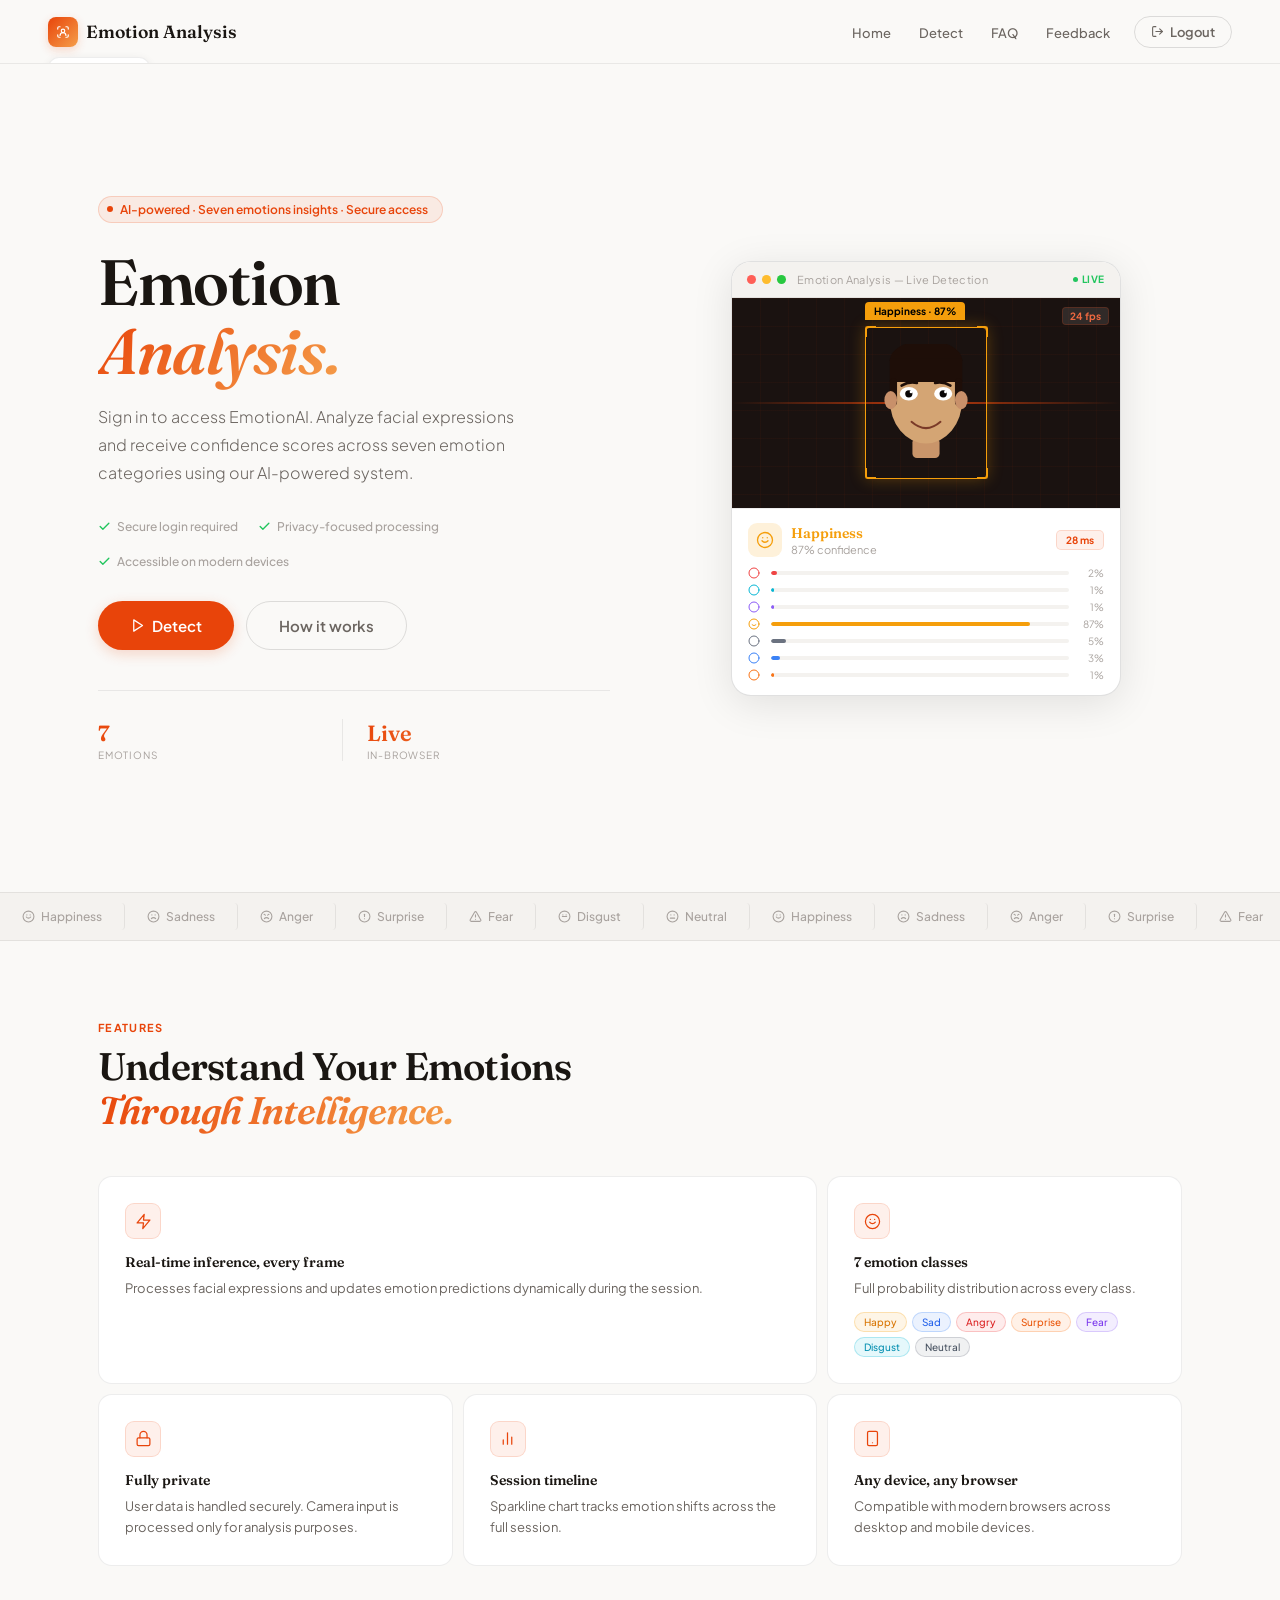
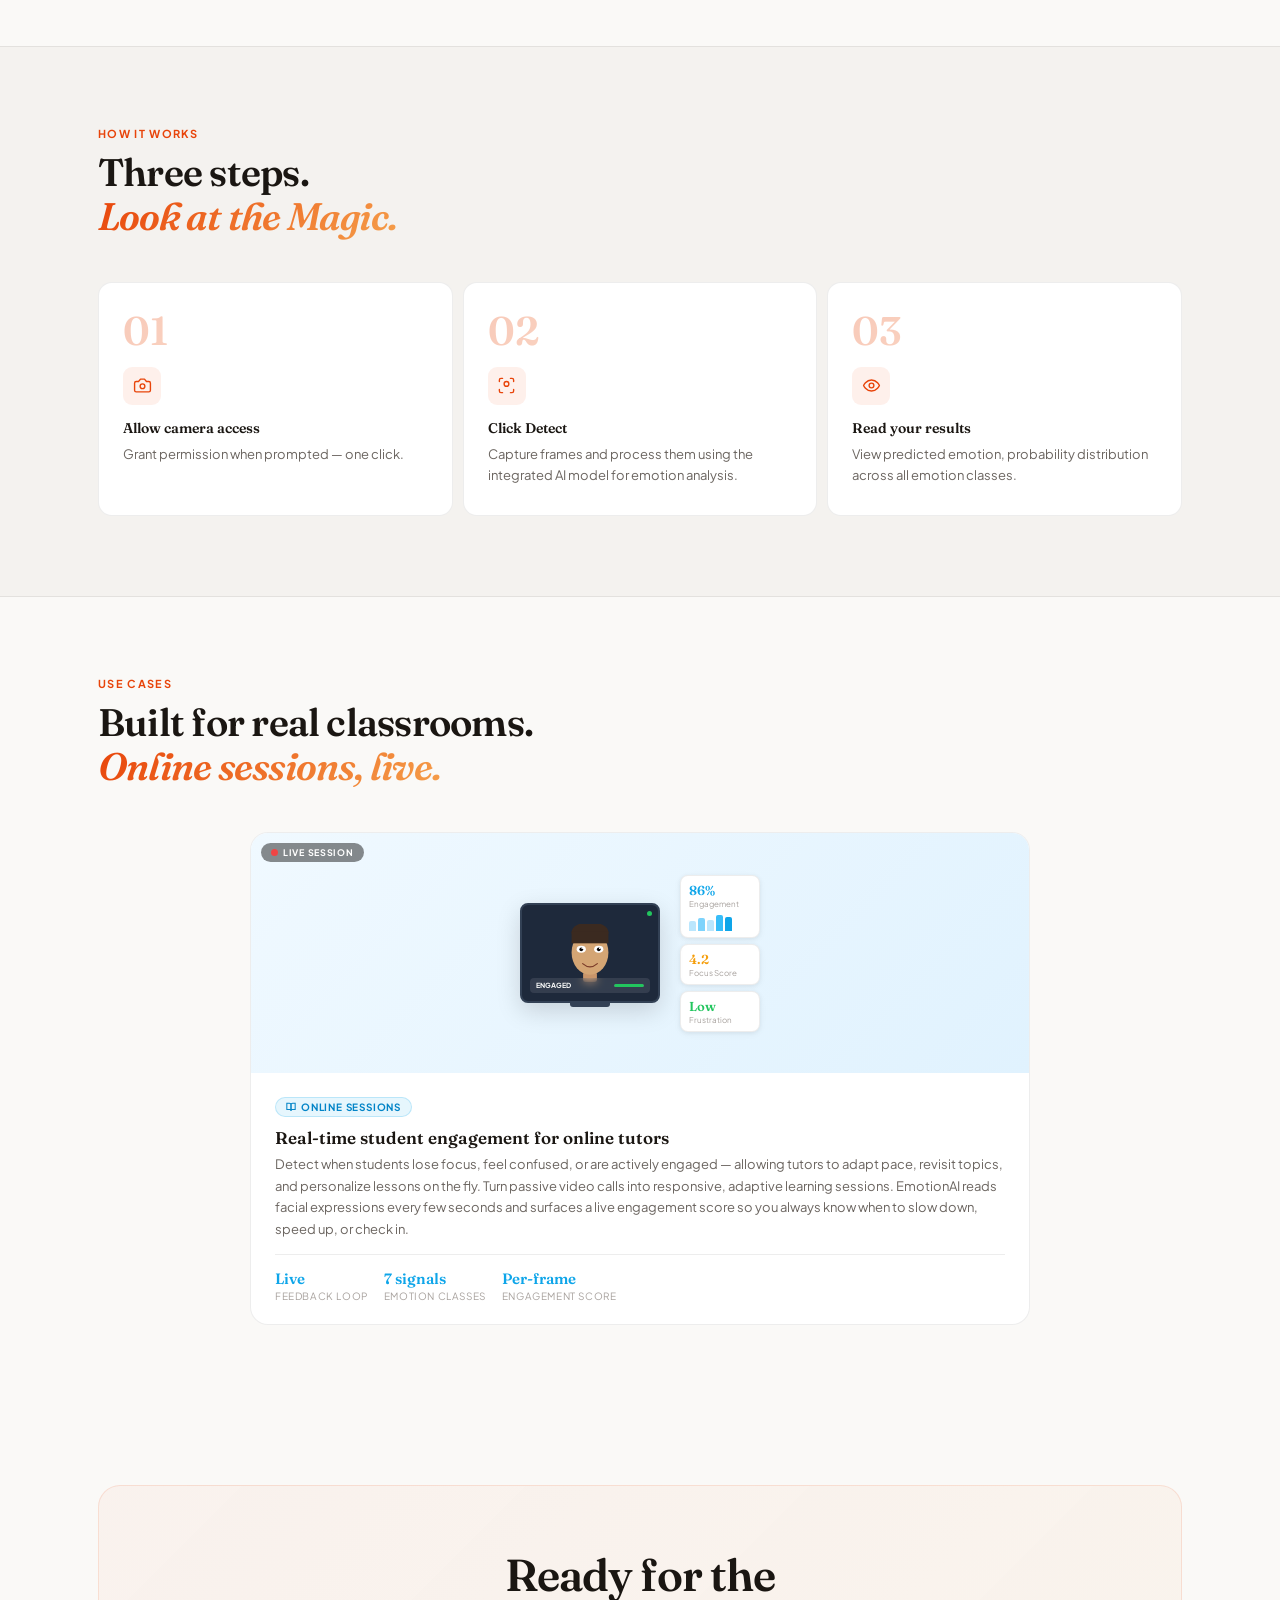
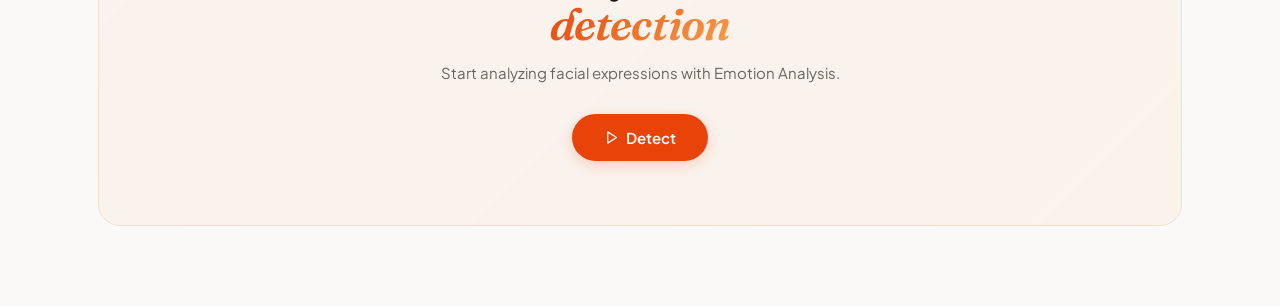
==== commit c6f187c2: "fixed bugs" ====
--- a/frontend/index.html
+++ b/frontend/index.html
@@ -2,6 +2,7 @@
 <html lang="en">
 <head>
 <meta charset="UTF-8"/>
+<link rel="icon" type="image/svg+xml" href="data:image/svg+xml,%3Csvg xmlns='http://www.w3.org/2000/svg' viewBox='0 0 24 24' fill='none' stroke='%23f97316' stroke-width='2' stroke-linecap='round' stroke-linejoin='round'%3E%3Cpath d='M3 7V5a2 2 0 0 1 2-2h2'/%3E%3Cpath d='M17 3h2a2 2 0 0 1 2 2v2'/%3E%3Cpath d='M21 17v2a2 2 0 0 1-2 2h-2'/%3E%3Cpath d='M7 21H5a2 2 0 0 1-2-2v-2'/%3E%3Ccircle cx='12' cy='10' r='3'/%3E%3Cpath d='M7 18a5 5 0 0 1 10 0'/%3E%3C/svg%3E"/>
 <meta name="viewport" content="width=device-width, initial-scale=1.0, viewport-fit=cover"/>
 <meta name="theme-color" content="#faf9f7"/>
 <title>Emotion Analysis — Understand Every Expression</title>
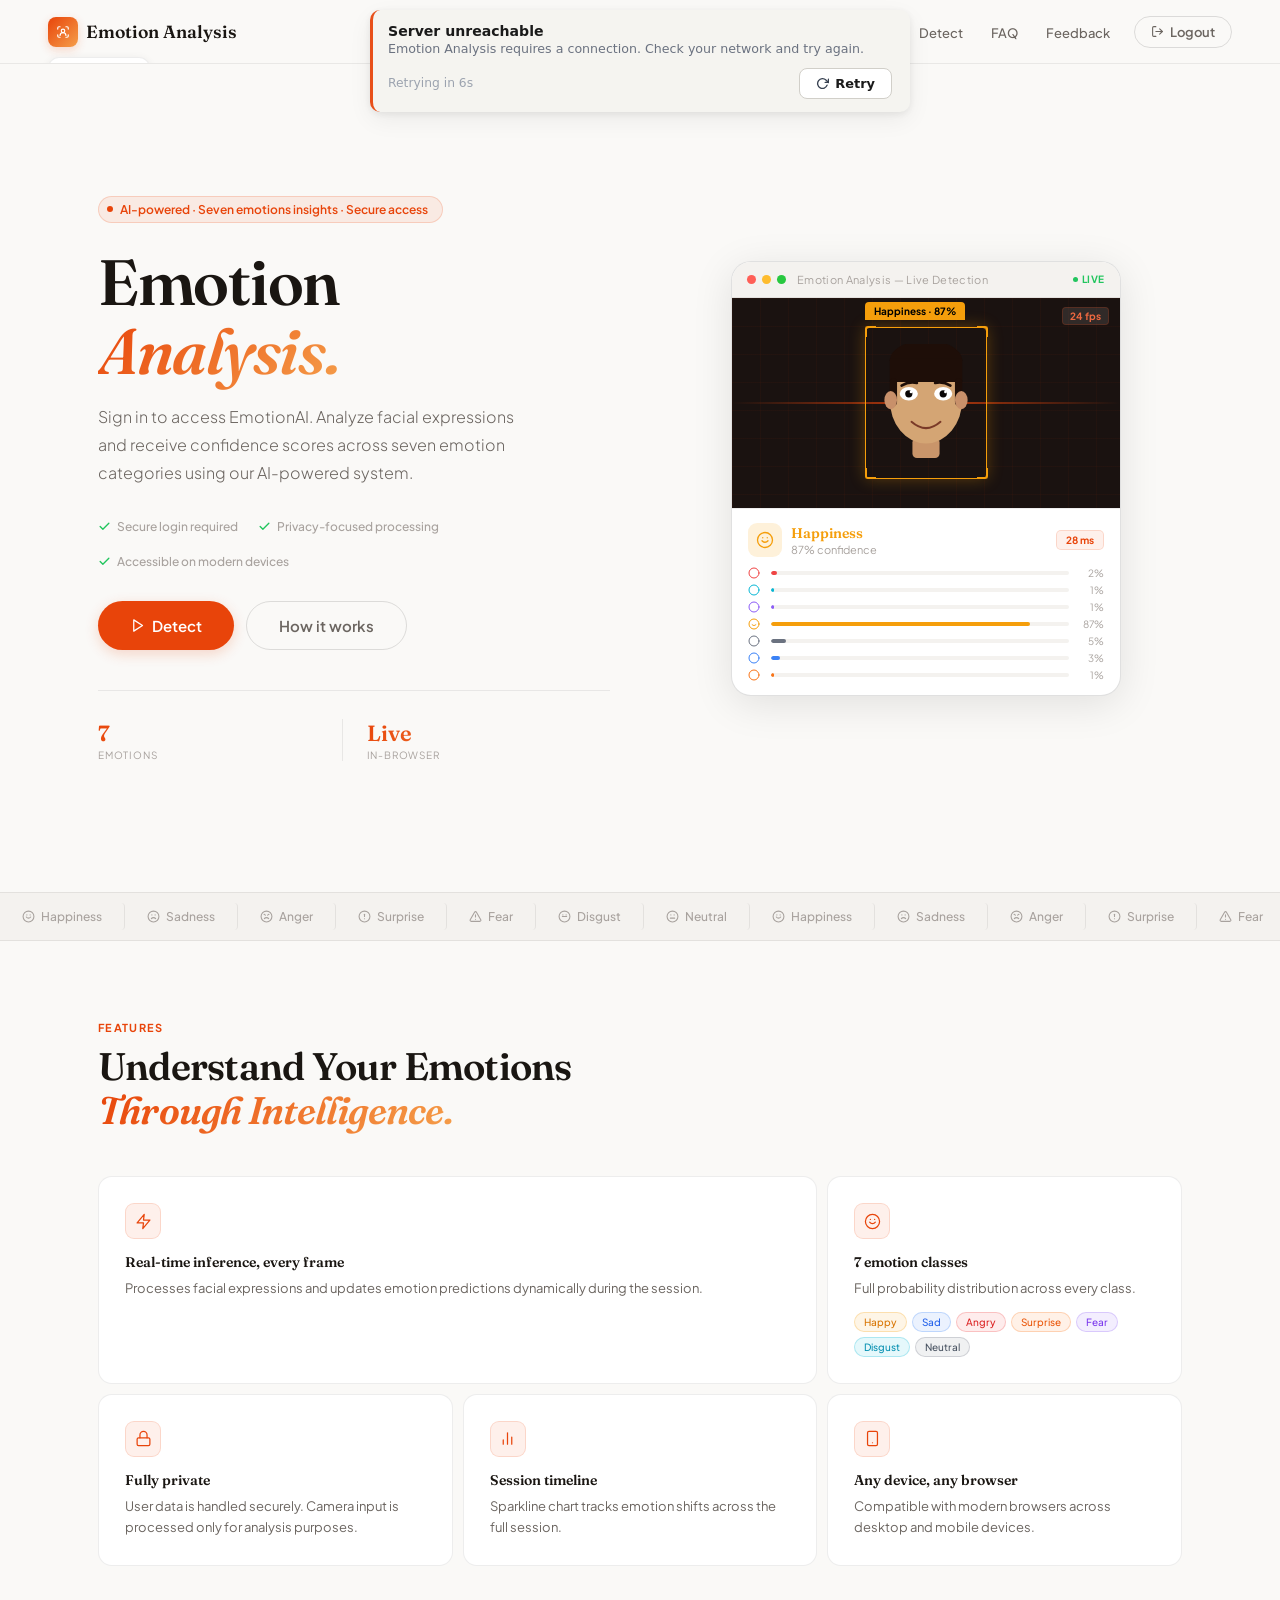
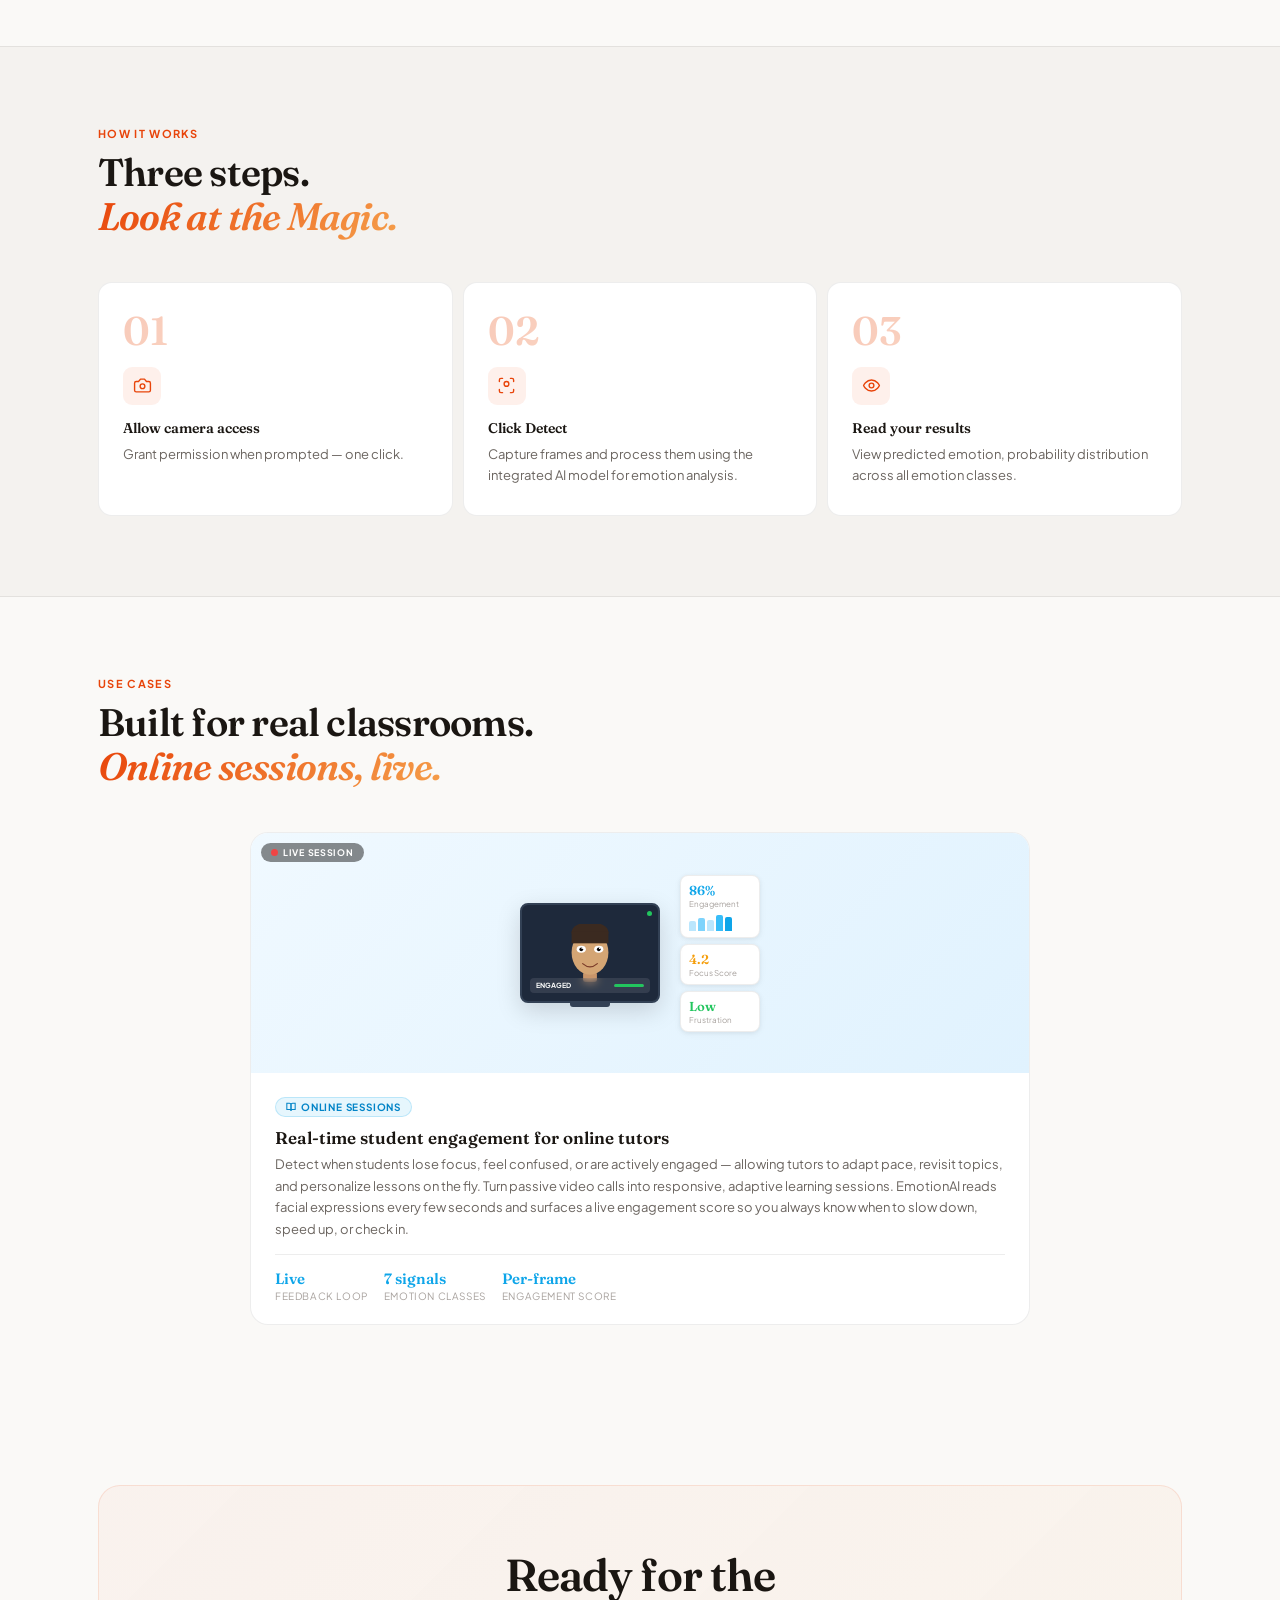
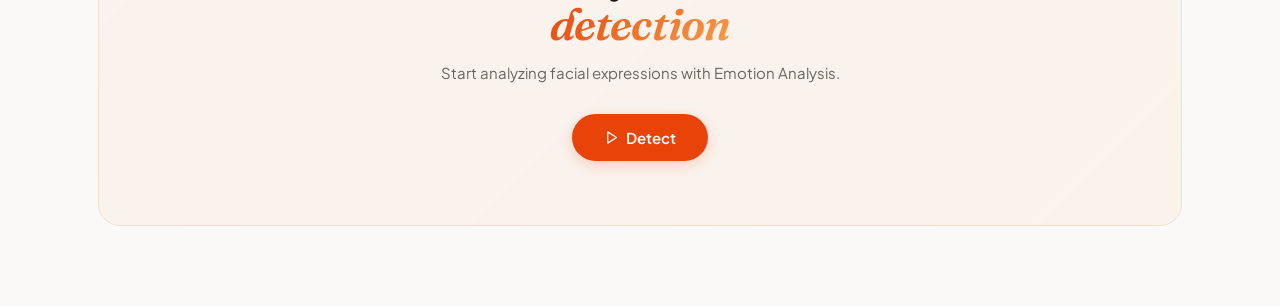
==== commit ab8133d5: "Added offline error page" ====
--- a/frontend/index.html
+++ b/frontend/index.html
@@ -8,6 +8,7 @@
 <title>Emotion Analysis — Understand Every Expression</title>
 <link href="https://fonts.googleapis.com/css2?family=Fraunces:ital,wght@0,300;0,600;0,700;1,300;1,600&family=Plus+Jakarta+Sans:wght@300;400;500;600;700&display=swap" rel="stylesheet"/>
 <link rel="stylesheet" href="style/pages/index.css"/>
+<script src="script/network-alert.js" defer></script>
 </head>
 <body>
 <nav>
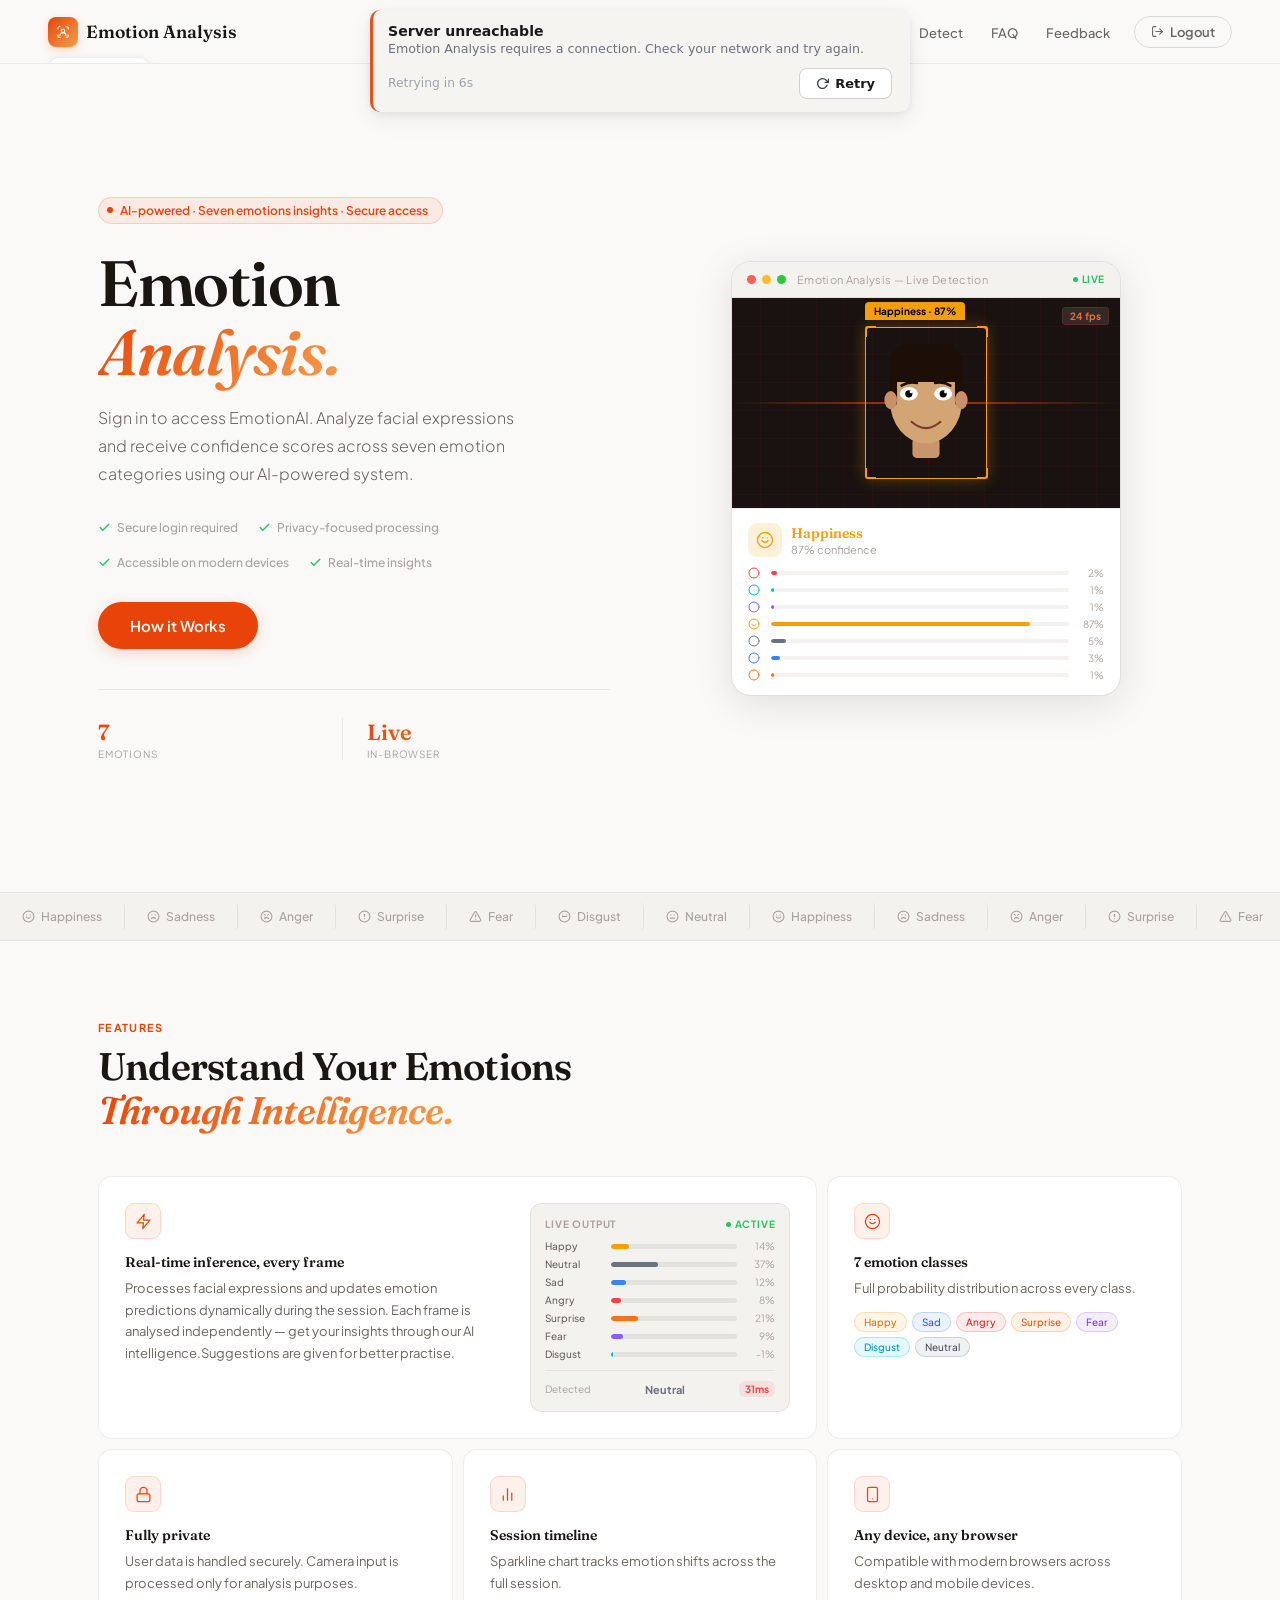
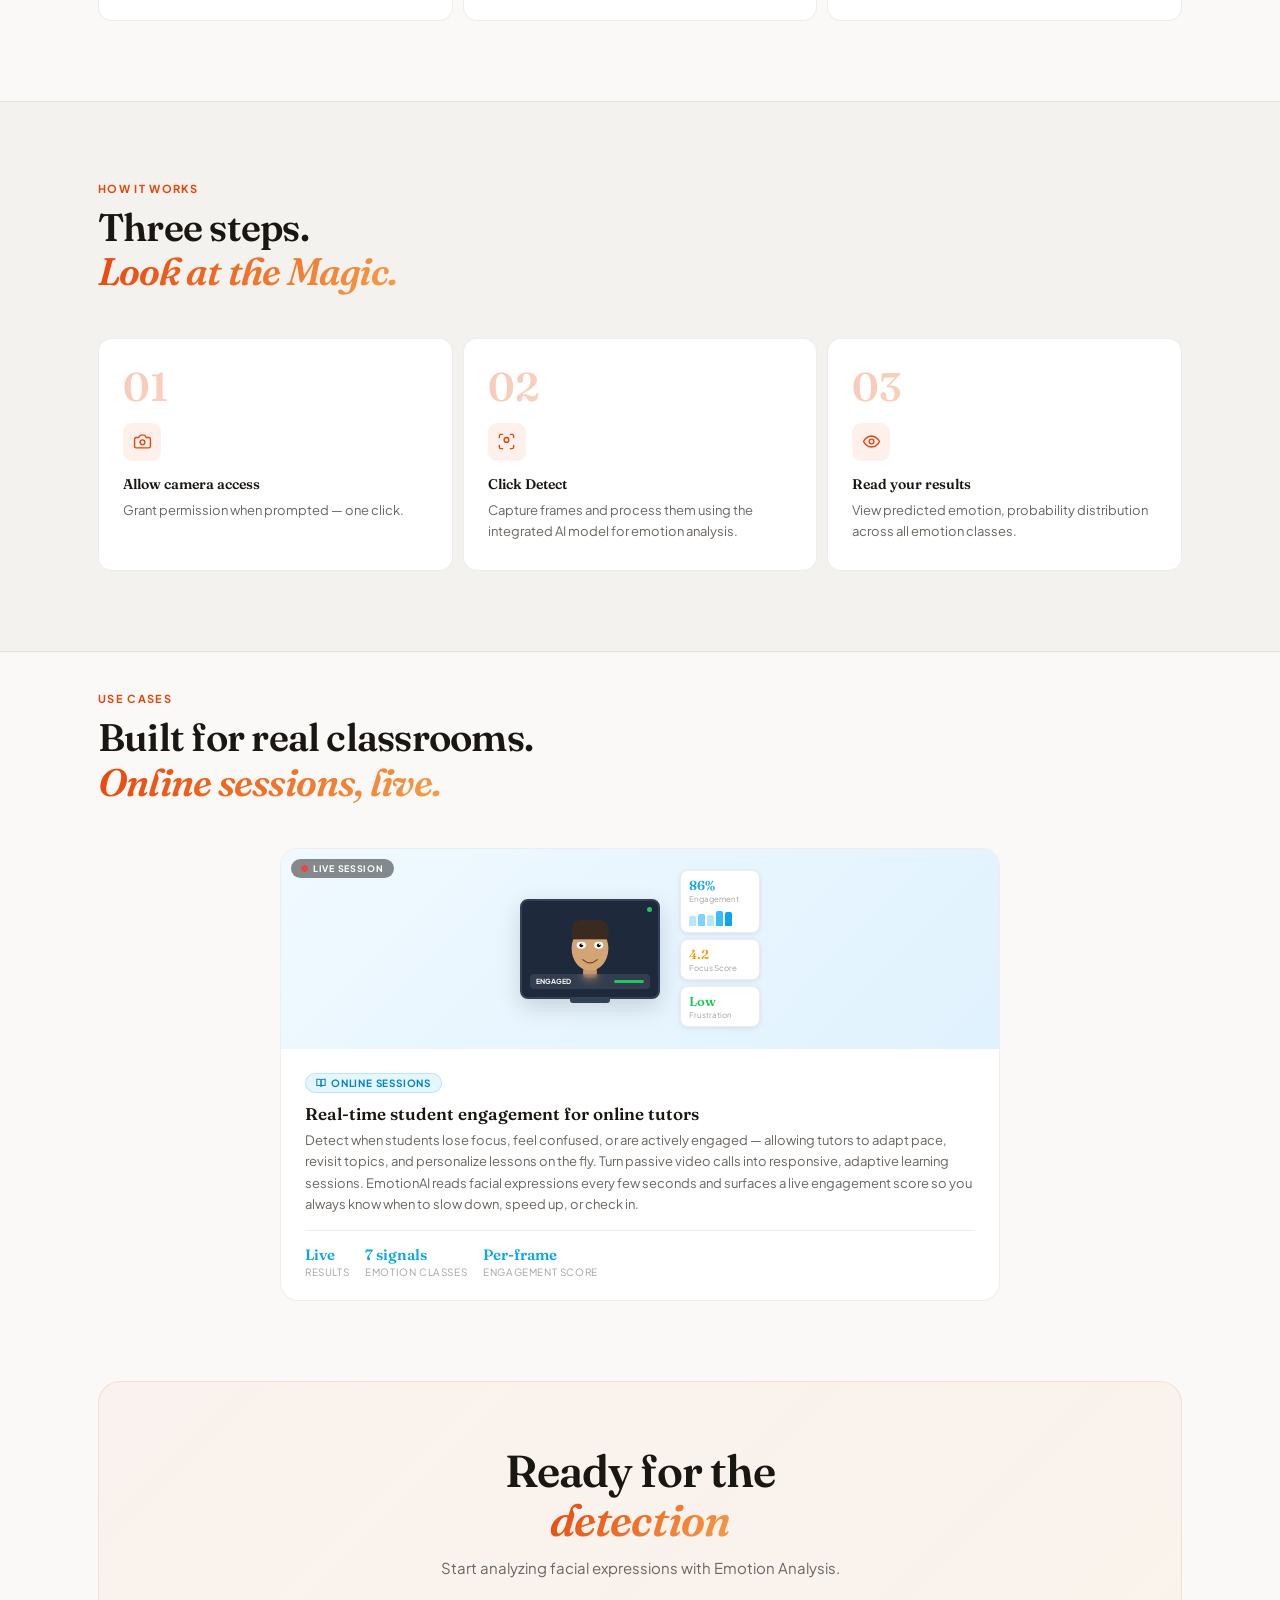
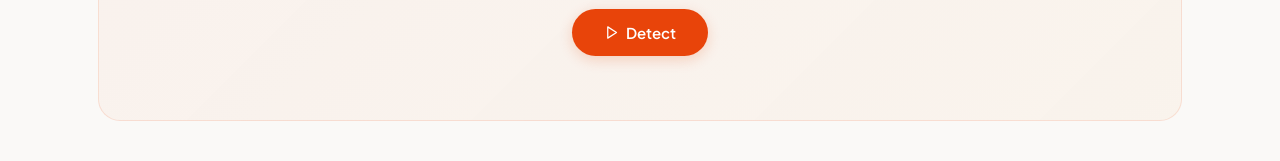
==== commit cf84879d: "Fixed ui layouts in index page" ====
--- a/frontend/index.html
+++ b/frontend/index.html
@@ -9,6 +9,12 @@
 <link href="https://fonts.googleapis.com/css2?family=Fraunces:ital,wght@0,300;0,600;0,700;1,300;1,600&family=Plus+Jakarta+Sans:wght@300;400;500;600;700&display=swap" rel="stylesheet"/>
 <link rel="stylesheet" href="style/pages/index.css"/>
 <script src="script/network-alert.js" defer></script>
+<style>
+.usecases { padding: 40px 48px !important; }
+.cta { padding: 40px 48px !important; }
+@media(max-width:1024px){ .usecases,.cta { padding: 36px 28px !important; } }
+@media(max-width:480px){ .usecases,.cta { padding: 28px 16px !important; } }
+</style>
 </head>
 <body>
 <nav>
@@ -19,7 +25,6 @@
     </a>
     <span class="nav-greeting" id="navGreeting" aria-live="polite"></span>
   </div>
-  <!-- Spacer pushes everything to the right -->
   <div class="nav-spacer"></div>
   <ul class="nav-links">
     <li><a href="/home" class="active">Home</a></li>
@@ -30,7 +35,6 @@
   <div class="nav-actions">
     <a href="#" onclick="if(typeof Auth!=='undefined'&&Auth.logout)Auth.logout();else window.location.href='/logout'" class="btn-ghost-sm"><svg width="13" height="13" viewBox="0 0 24 24" fill="none" stroke="currentColor" stroke-width="2" stroke-linecap="round" stroke-linejoin="round"><path d="M9 21H5a2 2 0 0 1-2-2V5a2 2 0 0 1 2-2h4"/><polyline points="16 17 21 12 16 7"/><line x1="21" y1="12" x2="9" y2="12"/></svg>Logout</a>
   </div>
-  <!-- Hamburger on far RIGHT (mobile only) -->
   <button class="hamburger-btn" id="hamburgerBtn" aria-label="Open menu" aria-expanded="false"><span></span><span></span><span></span></button>
 </nav>
 <div class="mobile-overlay" id="mobileOverlay"></div>
@@ -64,10 +68,10 @@
       <span class="trust-item"><svg viewBox="0 0 24 24" fill="none" stroke-width="2.5" stroke-linecap="round" stroke-linejoin="round"><polyline points="20 6 9 17 4 12"/></svg>Secure login required</span>
       <span class="trust-item"><svg viewBox="0 0 24 24" fill="none" stroke-width="2.5" stroke-linecap="round" stroke-linejoin="round"><polyline points="20 6 9 17 4 12"/></svg>Privacy-focused processing</span>
       <span class="trust-item"><svg viewBox="0 0 24 24" fill="none" stroke-width="2.5" stroke-linecap="round" stroke-linejoin="round"><polyline points="20 6 9 17 4 12"/></svg>Accessible on modern devices</span>
-    </div>
-    <div class="hero-ctas">
-      <a href="/login" class="btn-primary btn-large"><svg width="15" height="15" viewBox="0 0 24 24" fill="none" stroke="currentColor" stroke-width="2" stroke-linecap="round" stroke-linejoin="round"><polygon points="6 3 20 12 6 21 6 3"/></svg>Detect</a>
-      <a href="#how" class="btn-ghost btn-large">How it works</a>
+      <span class="trust-item"><svg viewBox="0 0 24 24" fill="none" stroke-width="2.5" stroke-linecap="round" stroke-linejoin="round"><polyline points="20 6 9 17 4 12"/></svg>Real-time insights</span>
+    </div>
+    <div class="hero-ctas" style="justify-content:flex-start">
+      <a href="#how" class="btn-primary btn-large">How it Works</a>
     </div>
     <div class="hero-stats">
       <div class="hstat"><span class="hstat-n">7</span><span class="hstat-l">Emotions</span></div>
@@ -117,7 +121,6 @@
             <div class="res-icon" id="res-icon" style="background:rgba(245,158,11,0.15)"><svg width="18" height="18" viewBox="0 0 24 24" fill="none" stroke="#f59e0b" stroke-width="1.75" stroke-linecap="round" stroke-linejoin="round"><circle cx="12" cy="12" r="10"/><path d="M8 13s1.5 2 4 2 4-2 4-2"/><line x1="9" y1="9" x2="9.01" y2="9"/><line x1="15" y1="9" x2="15.01" y2="9"/></svg></div>
             <div><div class="res-name" id="res-name" style="color:#f59e0b">Happiness</div><div class="res-conf" id="res-conf">87% confidence</div></div>
           </div>
-          <span class="res-ms" id="res-ms">28 ms</span>
         </div>
         <div class="bars">
           <div class="bar-row"><svg width="12" height="12" viewBox="0 0 24 24" fill="none" stroke="#ef4444" stroke-width="2" stroke-linecap="round"><circle cx="12" cy="12" r="10"/></svg><div class="bar-track"><div class="bar-fill" id="bf0" style="width:2%;background:#ef4444"></div></div><span class="bar-pct" id="bp0">2%</span></div>
@@ -156,7 +159,32 @@
   <div class="sec-label">Features</div>
   <h2 class="sec-title">Understand Your Emotions<br/><em>Through Intelligence.</em></h2>
   <div class="bento">
-    <div class="bcard bcard--wide"><div class="bcard-icon"><svg viewBox="0 0 24 24" fill="none" stroke="currentColor" stroke-width="1.75" stroke-linecap="round" stroke-linejoin="round"><path d="M13 2 3 14h9l-1 8 10-12h-9l1-8z"/></svg></div><div class="bcard-title">Real-time inference, every frame</div><p class="bcard-desc">Processes facial expressions and updates emotion predictions dynamically during the session.</p></div>
+    <div class="bcard bcard--wide" style="display:flex;gap:32px;align-items:flex-start">
+      <div style="flex:1;min-width:0">
+        <div class="bcard-icon"><svg viewBox="0 0 24 24" fill="none" stroke="currentColor" stroke-width="1.75" stroke-linecap="round" stroke-linejoin="round"><path d="M13 2 3 14h9l-1 8 10-12h-9l1-8z"/></svg></div>
+        <div class="bcard-title">Real-time inference, every frame</div>
+        <p class="bcard-desc">Processes facial expressions and updates emotion predictions dynamically during the session. Each frame is analysed independently — get your insights through our AI intelligence.Suggestions are given for better practise.</p>
+      </div>
+      <div style="flex-shrink:0;width:260px;background:var(--elevated);border-radius:12px;padding:14px;border:1px solid var(--border)">
+        <div style="font-size:10px;font-weight:700;color:var(--text3);text-transform:uppercase;letter-spacing:0.08em;margin-bottom:10px;display:flex;align-items:center;justify-content:space-between">
+          Live output
+          <span style="display:flex;align-items:center;gap:4px;color:#22c55e"><span style="width:5px;height:5px;border-radius:50%;background:#22c55e;display:inline-block;animation:pip 1.4s ease-in-out infinite"></span>Active</span>
+        </div>
+        <div id="rt-bars" style="display:flex;flex-direction:column;gap:6px">
+          <div style="display:grid;grid-template-columns:60px 1fr 32px;align-items:center;gap:6px"><span style="font-size:10px;color:var(--text2);font-weight:500">Happy</span><div style="height:5px;background:var(--border);border-radius:99px;overflow:hidden"><div id="rt-b0" style="height:100%;border-radius:99px;background:#f59e0b;width:87%;transition:width 0.7s ease"></div></div><span id="rt-p0" style="font-size:10px;color:var(--text3);text-align:right">87%</span></div>
+          <div style="display:grid;grid-template-columns:60px 1fr 32px;align-items:center;gap:6px"><span style="font-size:10px;color:var(--text2);font-weight:500">Neutral</span><div style="height:5px;background:var(--border);border-radius:99px;overflow:hidden"><div id="rt-b1" style="height:100%;border-radius:99px;background:#6b7280;width:5%;transition:width 0.7s ease"></div></div><span id="rt-p1" style="font-size:10px;color:var(--text3);text-align:right">5%</span></div>
+          <div style="display:grid;grid-template-columns:60px 1fr 32px;align-items:center;gap:6px"><span style="font-size:10px;color:var(--text2);font-weight:500">Sad</span><div style="height:5px;background:var(--border);border-radius:99px;overflow:hidden"><div id="rt-b2" style="height:100%;border-radius:99px;background:#3b82f6;width:3%;transition:width 0.7s ease"></div></div><span id="rt-p2" style="font-size:10px;color:var(--text3);text-align:right">3%</span></div>
+          <div style="display:grid;grid-template-columns:60px 1fr 32px;align-items:center;gap:6px"><span style="font-size:10px;color:var(--text2);font-weight:500">Angry</span><div style="height:5px;background:var(--border);border-radius:99px;overflow:hidden"><div id="rt-b3" style="height:100%;border-radius:99px;background:#ef4444;width:2%;transition:width 0.7s ease"></div></div><span id="rt-p3" style="font-size:10px;color:var(--text3);text-align:right">2%</span></div>
+          <div style="display:grid;grid-template-columns:60px 1fr 32px;align-items:center;gap:6px"><span style="font-size:10px;color:var(--text2);font-weight:500">Surprise</span><div style="height:5px;background:var(--border);border-radius:99px;overflow:hidden"><div id="rt-b4" style="height:100%;border-radius:99px;background:#f97316;width:1%;transition:width 0.7s ease"></div></div><span id="rt-p4" style="font-size:10px;color:var(--text3);text-align:right">1%</span></div>
+          <div style="display:grid;grid-template-columns:60px 1fr 32px;align-items:center;gap:6px"><span style="font-size:10px;color:var(--text2);font-weight:500">Fear</span><div style="height:5px;background:var(--border);border-radius:99px;overflow:hidden"><div id="rt-b5" style="height:100%;border-radius:99px;background:#8b5cf6;width:1%;transition:width 0.7s ease"></div></div><span id="rt-p5" style="font-size:10px;color:var(--text3);text-align:right">1%</span></div>
+          <div style="display:grid;grid-template-columns:60px 1fr 32px;align-items:center;gap:6px"><span style="font-size:10px;color:var(--text2);font-weight:500">Disgust</span><div style="height:5px;background:var(--border);border-radius:99px;overflow:hidden"><div id="rt-b6" style="height:100%;border-radius:99px;background:#06b6d4;width:1%;transition:width 0.7s ease"></div></div><span id="rt-p6" style="font-size:10px;color:var(--text3);text-align:right">1%</span></div>
+        </div>
+        <div style="margin-top:10px;padding-top:10px;border-top:1px solid var(--border);display:flex;align-items:center;justify-content:space-between">
+          <span style="font-size:10px;color:var(--text3)">Detected</span>
+          <span id="rt-emotion" style="font-size:11px;font-weight:700;color:#f59e0b">Happiness</span>
+        </div>
+      </div>
+    </div>
     <div class="bcard"><div class="bcard-icon"><svg viewBox="0 0 24 24" fill="none" stroke="currentColor" stroke-width="1.75" stroke-linecap="round" stroke-linejoin="round"><circle cx="12" cy="12" r="10"/><path d="M8 13s1.5 2 4 2 4-2 4-2"/><line x1="9" y1="9" x2="9.01" y2="9"/><line x1="15" y1="9" x2="15.01" y2="9"/></svg></div><div class="bcard-title">7 emotion classes</div><p class="bcard-desc">Full probability distribution across every class.</p><div class="e-pills"><span class="e-pill" style="background:rgba(245,158,11,0.1);color:#d97706;border:1px solid rgba(245,158,11,0.25)">Happy</span><span class="e-pill" style="background:rgba(59,130,246,0.1);color:#2563eb;border:1px solid rgba(59,130,246,0.25)">Sad</span><span class="e-pill" style="background:rgba(239,68,68,0.1);color:#dc2626;border:1px solid rgba(239,68,68,0.25)">Angry</span><span class="e-pill" style="background:rgba(249,115,22,0.1);color:#ea580c;border:1px solid rgba(249,115,22,0.25)">Surprise</span><span class="e-pill" style="background:rgba(139,92,246,0.1);color:#7c3aed;border:1px solid rgba(139,92,246,0.25)">Fear</span><span class="e-pill" style="background:rgba(6,182,212,0.1);color:#0891b2;border:1px solid rgba(6,182,212,0.25)">Disgust</span><span class="e-pill" style="background:rgba(107,114,128,0.1);color:#4b5563;border:1px solid rgba(107,114,128,0.25)">Neutral</span></div></div>
     <div class="bcard"><div class="bcard-icon"><svg viewBox="0 0 24 24" fill="none" stroke="currentColor" stroke-width="1.75" stroke-linecap="round" stroke-linejoin="round"><rect width="18" height="11" x="3" y="11" rx="2"/><path d="M7 11V7a5 5 0 0 1 10 0v4"/></svg></div><div class="bcard-title">Fully private</div><p class="bcard-desc">User data is handled securely. Camera input is processed only for analysis purposes.</p></div>
     <div class="bcard"><div class="bcard-icon"><svg viewBox="0 0 24 24" fill="none" stroke="currentColor" stroke-width="1.75" stroke-linecap="round" stroke-linejoin="round"><line x1="18" y1="20" x2="18" y2="10"/><line x1="12" y1="20" x2="12" y2="4"/><line x1="6" y1="20" x2="6" y2="14"/></svg></div><div class="bcard-title">Session timeline</div><p class="bcard-desc">Sparkline chart tracks emotion shifts across the full session.</p></div>
@@ -176,18 +204,14 @@
   </div>
 </section>
 
-<!-- ===== USE CASES SECTION (replaces FAQ preview) ===== -->
 <section class="usecases" id="usecases">
   <div class="sec-label">Use Cases</div>
   <h2 class="sec-title">Built for real classrooms.<br/><em>Online sessions, live.</em></h2>
 
-  <div class="uc-grid" style="grid-template-columns:1fr;max-width:780px;margin:44px auto 0">
-
-    <!-- Online Sessions Card -->
+  <div class="uc-grid" style="grid-template-columns:1fr;max-width:720px;margin:20px auto 0">
     <div class="uc-card" style="grid-column:1">
-      <div class="uc-card__visual" style="height:240px">
+      <div class="uc-card__visual" style="height:200px">
         <div class="edu-scene" id="edu-scene">
-          <!-- Monitor -->
           <div class="edu-screen">
             <div class="edu-face-zone">
               <svg width="50" height="58" viewBox="0 0 106 126" fill="none">
@@ -210,7 +234,6 @@
               <div class="edu-overlay-bar"><div class="edu-overlay-fill" id="edu-overlay-fill"></div></div>
             </div>
           </div>
-          <!-- Sidebar stats -->
           <div class="edu-sidebar">
             <div class="edu-stat-card">
               <div class="edu-stat-num" id="edu-engage">86%</div>
@@ -232,7 +255,6 @@
               <div class="edu-stat-lbl">Frustration</div>
             </div>
           </div>
-          <!-- Live session pulse indicator -->
           <div style="position:absolute;top:10px;left:10px;display:flex;align-items:center;gap:5px;background:rgba(0,0,0,0.45);backdrop-filter:blur(6px);border-radius:20px;padding:4px 10px">
             <div style="width:7px;height:7px;border-radius:50%;background:#ef4444;animation:pip 1.2s ease-in-out infinite"></div>
             <span style="font-size:9px;font-weight:700;color:#fff;letter-spacing:0.08em">LIVE SESSION</span>
@@ -247,13 +269,12 @@
         <div class="uc-card__title">Real-time student engagement for online tutors</div>
         <p class="uc-card__desc">Detect when students lose focus, feel confused, or are actively engaged — allowing tutors to adapt pace, revisit topics, and personalize lessons on the fly. Turn passive video calls into responsive, adaptive learning sessions. EmotionAI reads facial expressions every few seconds and surfaces a live engagement score so you always know when to slow down, speed up, or check in.</p>
         <div class="uc-card__metrics">
-          <div class="uc-metric"><span class="uc-metric-val" style="color:#0ea5e9">Live</span><span class="uc-metric-lbl">Feedback loop</span></div>
+          <div class="uc-metric"><span class="uc-metric-val" style="color:#0ea5e9">Live</span><span class="uc-metric-lbl">Results</span></div>
           <div class="uc-metric"><span class="uc-metric-val" style="color:#0ea5e9">7 signals</span><span class="uc-metric-lbl">Emotion classes</span></div>
           <div class="uc-metric"><span class="uc-metric-val" style="color:#0ea5e9">Per-frame</span><span class="uc-metric-lbl">Engagement score</span></div>
         </div>
       </div>
     </div>
-
   </div>
 </section>
 
@@ -265,15 +286,94 @@
   </div>
 </section>
 
-
-
-
 <script src="script/auth.js" onerror="window.__authMissing=true"></script>
-
-
-
-
-
 <script src="script/pages/index.js"></script>
+
+<script>
+/* ── Live Output card animation ─────────────────────────────────────── */
+(function () {
+  // Each state: [angry, neutral, sad, happy, surprise, fear, disgust]
+  // Indices match rt-b0…rt-b6 order: Happy, Neutral, Sad, Angry, Surprise, Fear, Disgust
+  const emotionNames  = ['Happiness','Neutral','Sadness','Anger','Surprise','Fear','Disgust'];
+  const emotionColors = ['#f59e0b','#6b7280','#3b82f6','#ef4444','#f97316','#8b5cf6','#06b6d4'];
+
+  // Curated "snapshots" that cycle – each sums to 100
+  const snapshots = [
+    [87, 5, 3, 2, 1, 1, 1],   // very happy
+    [12, 38, 10, 8, 22, 6,  4], // mostly neutral / some surprise
+    [4,  12, 3,  2, 61, 6, 12], // surprise dominant  (matches screenshot)
+    [3,  15, 42, 6,  8, 18, 8], // sad
+    [5,  10, 4, 55,  8,  9, 9], // angry
+    [6,  18, 8,  4,  9, 47, 8], // fear dominant
+    [7,  45, 8,  5, 10, 10,15], // neutral
+    [72,  8, 6,  3,  5,  4, 2], // happy again
+  ];
+
+  let idx = 0;
+  const latencies = [28, 31, 24, 33, 29, 35, 26, 30, 27, 34];
+  let latIdx = 0;
+
+  function lerp(a, b, t) { return Math.round(a + (b - a) * t); }
+
+  // Grab elements once
+  const bars  = Array.from({length: 7}, (_, i) => document.getElementById('rt-b' + i));
+  const pcts  = Array.from({length: 7}, (_, i) => document.getElementById('rt-p' + i));
+  const label = document.getElementById('rt-emotion');
+
+  // Add latency span to the detected row if not present
+  const detectedRow = label && label.parentElement;
+  let latSpan = document.getElementById('rt-latency');
+  if (detectedRow && !latSpan) {
+    latSpan = document.createElement('span');
+    latSpan.id = 'rt-latency';
+    latSpan.style.cssText = 'font-size:10px;font-weight:700;color:#ef4444;background:rgba(239,68,68,0.1);padding:2px 6px;border-radius:6px';
+    latSpan.textContent = '28ms';
+    detectedRow.appendChild(latSpan);
+  }
+
+  function applySnapshot(values) {
+    const dominant = values.indexOf(Math.max(...values));
+    bars.forEach((bar, i) => {
+      if (!bar) return;
+      bar.style.width = values[i] + '%';
+      bar.style.background = emotionColors[i];
+      if (pcts[i]) pcts[i].textContent = values[i] + '%';
+    });
+    if (label) {
+      label.textContent = emotionNames[dominant];
+      label.style.color = emotionColors[dominant];
+    }
+    if (latSpan) {
+      latSpan.textContent = latencies[latIdx % latencies.length] + 'ms';
+      latIdx++;
+    }
+  }
+
+  function tick() {
+    idx = (idx + 1) % snapshots.length;
+    // Add slight noise so it feels alive
+    const base = snapshots[idx].slice();
+    let total = 100;
+    const noisy = base.map((v, i) => {
+      if (i === base.length - 1) return total; // last absorbs remainder
+      const n = Math.max(1, v + Math.round((Math.random() - 0.5) * 6));
+      total -= n;
+      return n;
+    });
+    applySnapshot(noisy);
+  }
+
+  // Kick off immediately once DOM is ready, then every 1.8 s
+  if (document.readyState === 'loading') {
+    document.addEventListener('DOMContentLoaded', () => {
+      applySnapshot(snapshots[0]);
+      setInterval(tick, 1800);
+    });
+  } else {
+    applySnapshot(snapshots[0]);
+    setInterval(tick, 1800);
+  }
+})();
+</script>
 </body>
 </html>
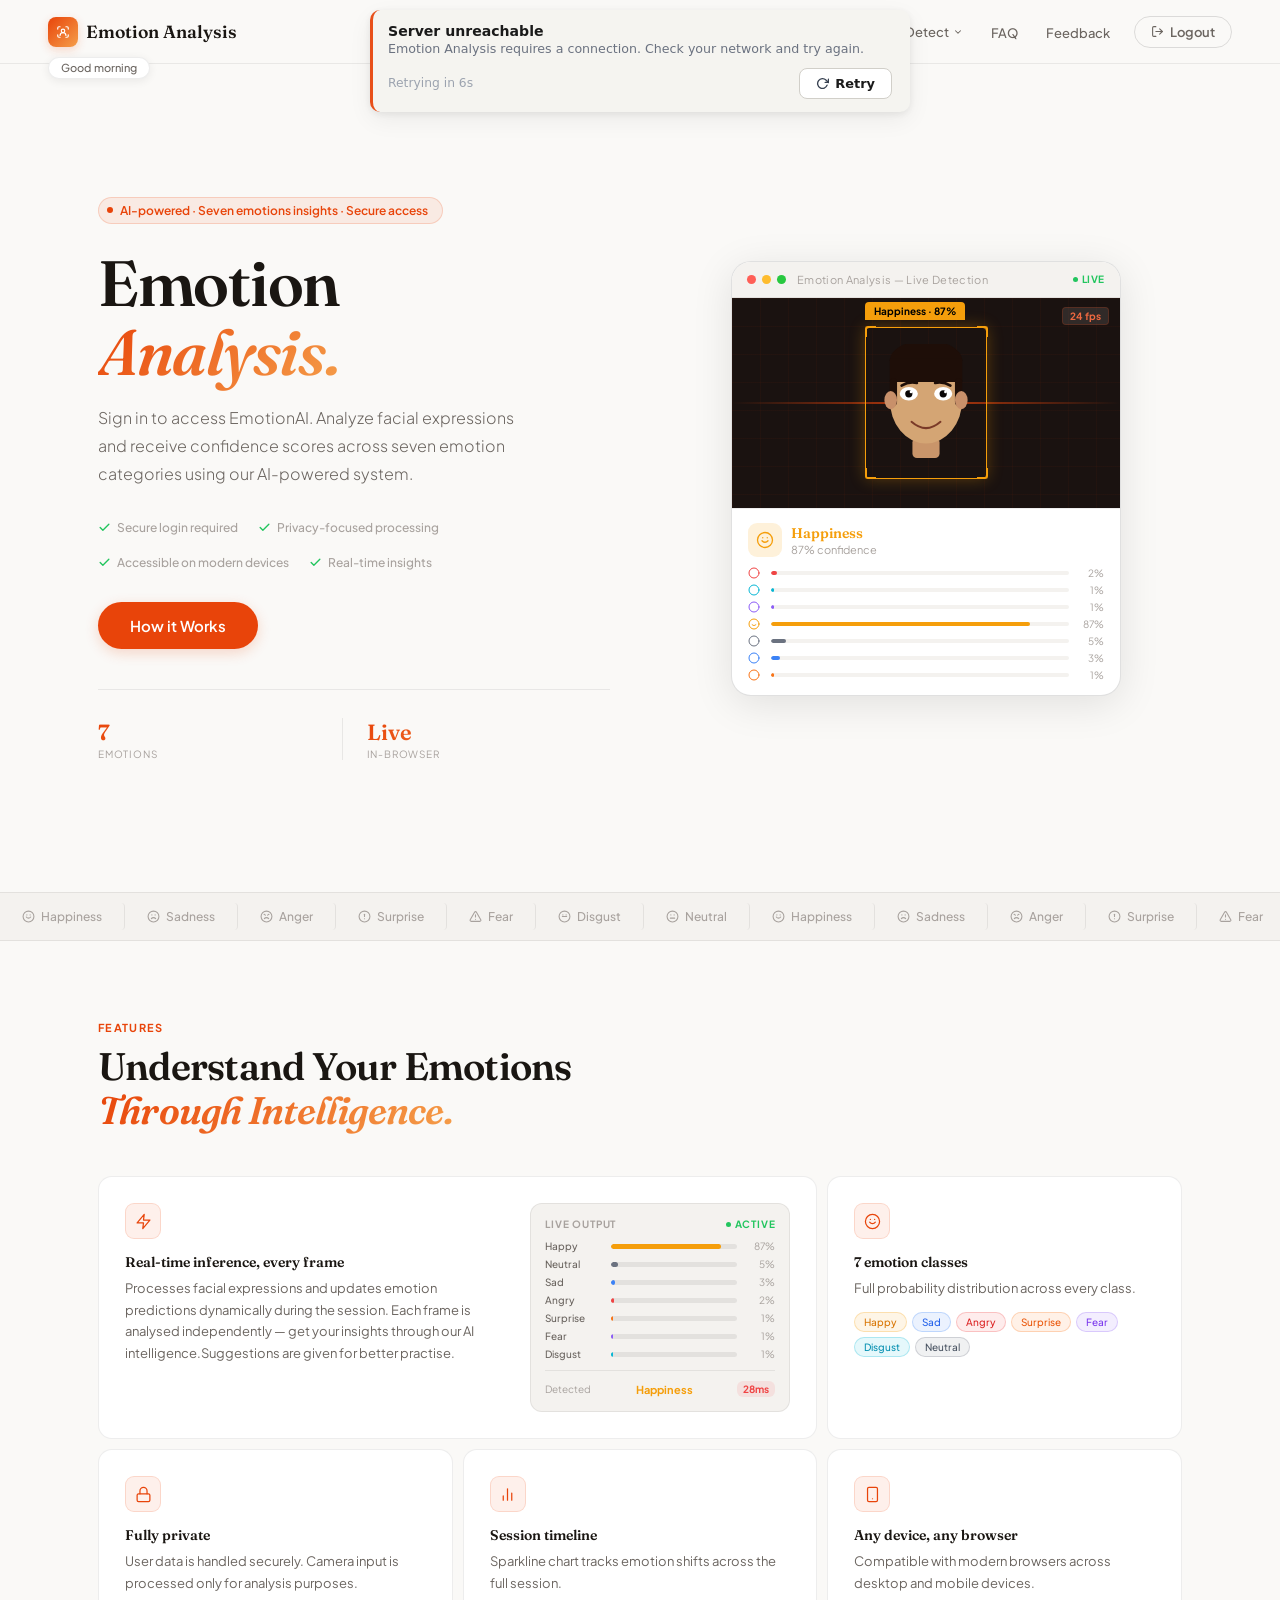
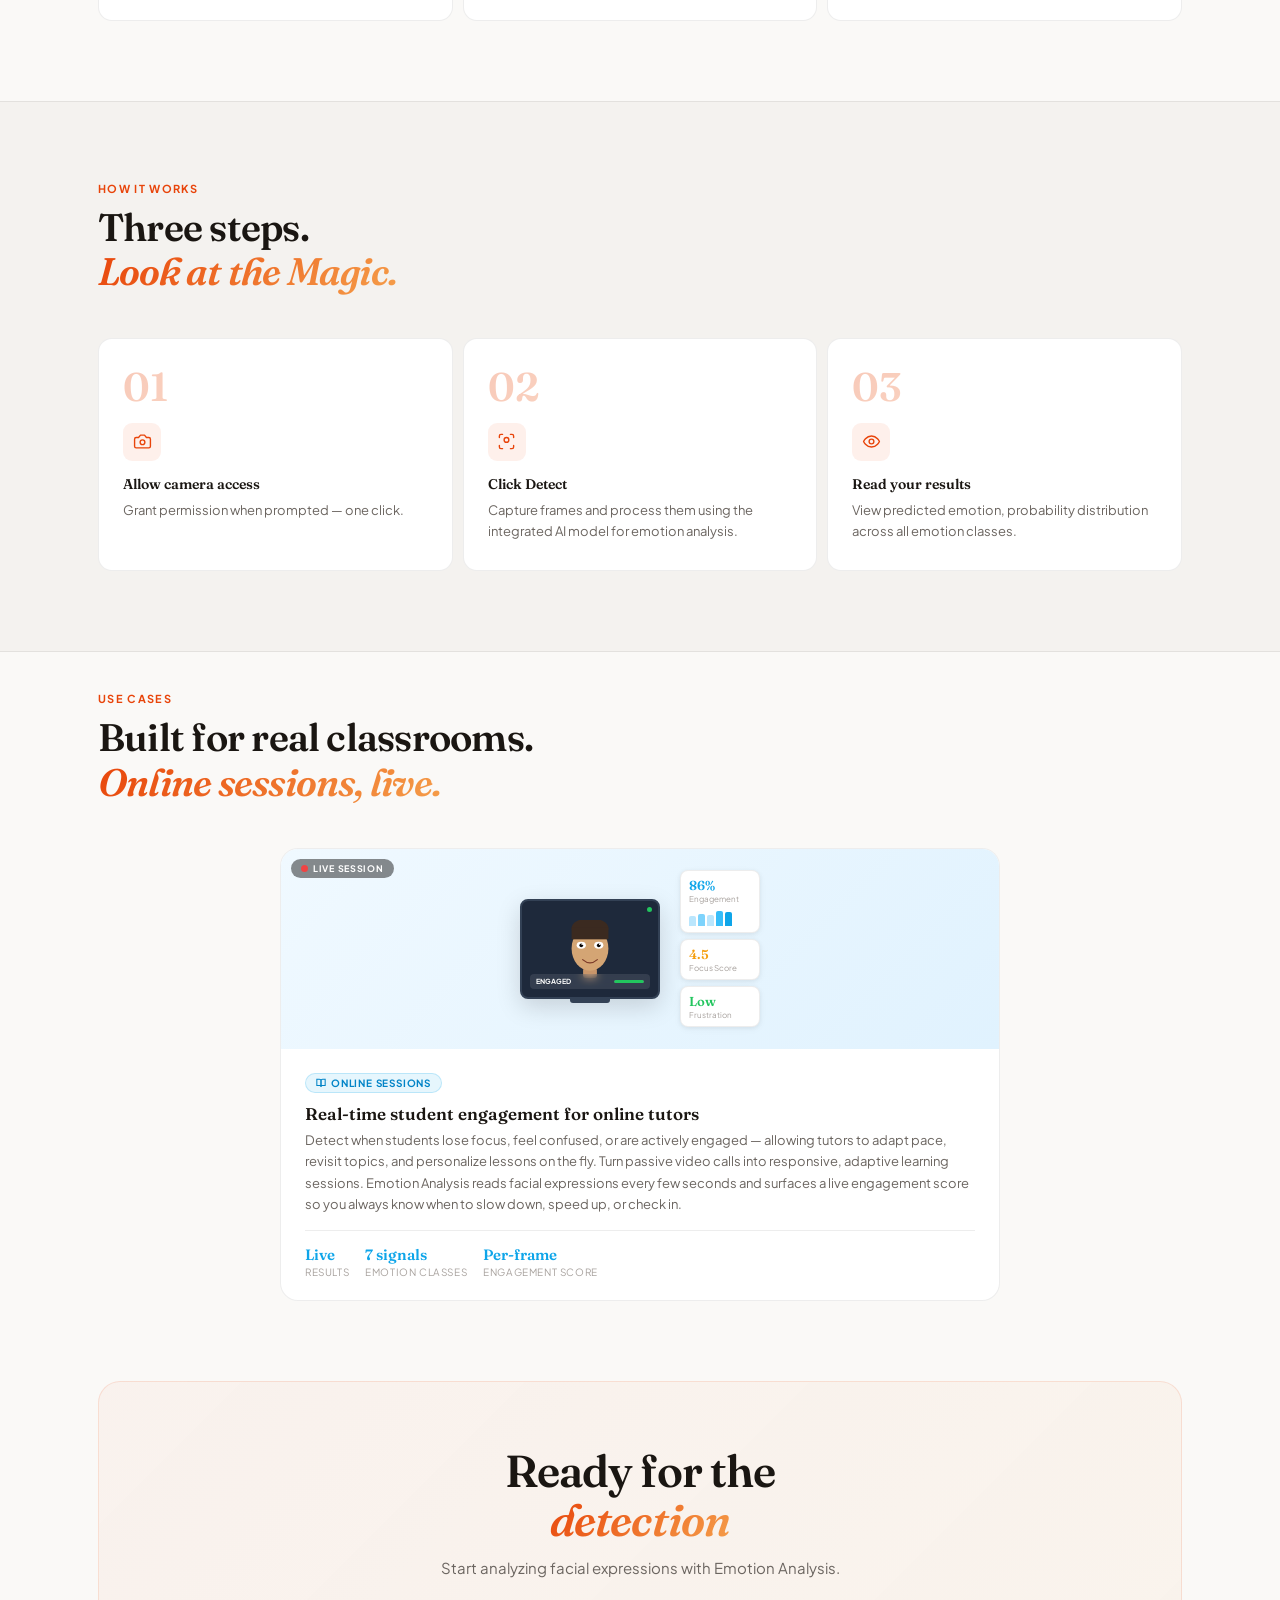
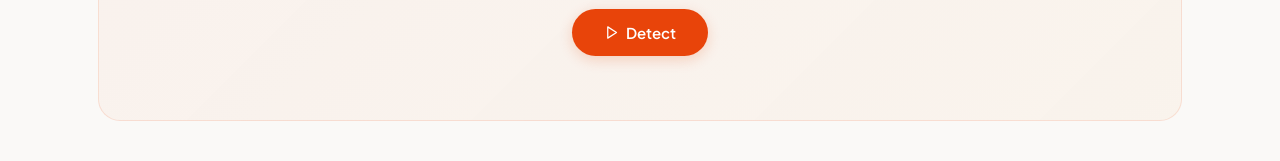
==== commit 16ef7b1a: "added multiuser" ====
--- a/frontend/index.html
+++ b/frontend/index.html
@@ -10,10 +10,280 @@
 <link rel="stylesheet" href="style/pages/index.css"/>
 <script src="script/network-alert.js" defer></script>
 <style>
+
+/* ── Fix nav clipping ── */
+nav { overflow: visible !important; }
+nav ul, .nav-links { overflow: visible !important; }
+
+/* ── Detect Dropdown ── */
+.nav-dropdown { position: relative; list-style: none; overflow: visible !important; }
+.nav-dropdown-trigger {
+  display: flex; align-items: center; gap: 4px;
+  font-size: 13px; color: var(--text2); text-decoration: none;
+  font-weight: 500; cursor: pointer;
+  background: none; border: none; padding: 0;
+  font-family: inherit; transition: color 0.15s;
+}
+.nav-dropdown-trigger:hover,
+.nav-dropdown-trigger.active { color: var(--accent); }
+.nav-dropdown-trigger svg.chevron {
+  width: 10px; height: 10px; stroke: currentColor;
+  fill: none; stroke-width: 2.5; stroke-linecap: round; stroke-linejoin: round;
+  transition: transform 0.2s;
+}
+.nav-dropdown.open .nav-dropdown-trigger svg.chevron { transform: rotate(180deg); }
+.nav-dropdown-menu {
+  display: none; position: absolute; top: calc(100% + 10px); left: 50%;
+  transform: translateX(-50%);
+  background: #ffffff; border: 1px solid rgba(0,0,0,0.08);
+  border-radius: 10px; padding: 6px; min-width: 160px;
+  box-shadow: 0 4px 20px rgba(0,0,0,0.10); z-index: 1000;
+  flex-direction: column; gap: 2px;
+}
+.nav-dropdown.open .nav-dropdown-menu { display: flex; }
+.nav-dropdown-menu a {
+  display: flex; align-items: center; gap: 8px;
+  padding: 8px 12px; border-radius: 7px;
+  font-size: 12px; font-weight: 500; color: #374151;
+  text-decoration: none; transition: background 0.15s, color 0.15s;
+  white-space: nowrap;
+}
+.nav-dropdown-menu a:hover { background: rgba(249,115,22,0.07); color: var(--accent, #f97316); }
+.nav-dropdown-menu a.active { color: var(--accent, #f97316); }
+.nav-dropdown-menu a svg {
+  width: 13px; height: 13px; stroke: currentColor;
+  fill: none; stroke-width: 2; stroke-linecap: round; stroke-linejoin: round;
+  flex-shrink: 0;
+}
+
 .usecases { padding: 40px 48px !important; }
 .cta { padding: 40px 48px !important; }
 @media(max-width:1024px){ .usecases,.cta { padding: 36px 28px !important; } }
 @media(max-width:480px){ .usecases,.cta { padding: 28px 16px !important; } }
+
+/* ── Mobile Responsive Fixes ── */
+@media (max-width: 768px) {
+
+  /* Fix body/html overflow */
+  html, body {
+    overflow-x: hidden !important;
+    width: 100% !important;
+    max-width: 100vw !important;
+  }
+
+  /* All cards: full width, no text cut */
+  .bcard, .uc-card, .step {
+    width: 100% !important;
+    max-width: 100% !important;
+    box-sizing: border-box !important;
+  }
+
+  /* All text inside cards: wrap, never clip */
+  .bcard-desc, .bcard-title,
+  .uc-card__desc, .uc-card__title,
+  .step-desc, .step-title,
+  .hero-sub, .trust-item,
+  p, h1, h2, h3, span, div {
+    word-break: break-word !important;
+    overflow-wrap: break-word !important;
+    white-space: normal !important;
+  }
+
+  /* Emotion pills: wrap instead of overflow off-screen */
+  .e-pills {
+    display: flex !important;
+    flex-wrap: wrap !important;
+    gap: 6px !important;
+    max-width: 100% !important;
+  }
+
+  /* Benefits cards container */
+  .bcards {
+    width: 100% !important;
+    box-sizing: border-box !important;
+    padding-left: 0 !important;
+    padding-right: 0 !important;
+  }
+
+  /* Sections and their inner containers: no horizontal overflow */
+  section, .how-inner, .cta-inner, .usecases, .benefits, .bento {
+    width: 100% !important;
+    max-width: 100vw !important;
+    box-sizing: border-box !important;
+    overflow-x: hidden !important;
+  }
+
+  /* Hero: stack columns, fix left bleed */
+  section.hero {
+    display: grid !important;
+    grid-template-columns: 1fr !important;
+    width: 100% !important;
+    max-width: 100vw !important;
+    box-sizing: border-box !important;
+    padding: 32px 20px 40px 20px !important;
+    margin: 0 !important;
+    gap: 32px !important;
+    overflow: hidden !important;
+  }
+
+  /* Hero inner text div — prevent left bleed */
+  section.hero > div:first-child {
+    width: 100% !important;
+    max-width: 100% !important;
+    box-sizing: border-box !important;
+    padding: 0 !important;
+    margin: 0 !important;
+  }
+
+  /* Hide mock browser on mobile */
+  section.hero > div:last-child {
+    display: none !important;
+  }
+
+  /* Hero text sizing */
+  section.hero h1 {
+    font-size: clamp(2rem, 9vw, 3rem) !important;
+    word-break: break-word !important;
+  }
+
+  section.hero .hero-sub {
+    font-size: 14px !important;
+  }
+
+  /* Badge */
+  .hero-badge {
+    font-size: 11px !important;
+    white-space: normal !important;
+    word-break: break-word !important;
+  }
+
+  /* Trust row: wrap items */
+  .trust-row {
+    flex-wrap: wrap !important;
+    gap: 8px 12px !important;
+  }
+
+  .trust-item {
+    font-size: 12px !important;
+    white-space: normal !important;
+  }
+
+  /* Hero stats */
+  .hero-stats {
+    gap: 20px !important;
+  }
+
+  /* Benefits / bento grid: single column */
+  .benefits, .bento, .bcards {
+    grid-template-columns: 1fr !important;
+  }
+
+  /* How steps: stack */
+  .steps {
+    grid-template-columns: 1fr !important;
+    gap: 20px !important;
+  }
+
+  /* Use cases grid */
+  .uc-grid {
+    grid-template-columns: 1fr !important;
+  }
+
+  /* Section titles */
+  .sec-title {
+    font-size: clamp(1.5rem, 7vw, 2.2rem) !important;
+    word-break: break-word !important;
+  }
+
+  /* CTA */
+  .cta-title {
+    font-size: clamp(1.6rem, 7vw, 2.4rem) !important;
+  }
+
+  /* Strip / ticker */
+  .strip {
+    padding: 12px 0 !important;
+  }
+
+  /* General sections */
+  section {
+    box-sizing: border-box !important;
+    width: 100% !important;
+    max-width: 100vw !important;
+    overflow-x: hidden !important;
+    padding-left: 20px !important;
+    padding-right: 20px !important;
+  }
+
+  .how-inner {
+    padding: 40px 20px !important;
+    box-sizing: border-box !important;
+  }
+
+  /* CTA inner */
+  .cta-inner {
+    padding: 0 !important;
+  }
+
+  /* ── bcard--wide: stack text above live-output widget ── */
+  .bcard--wide {
+    flex-direction: column !important;
+    gap: 20px !important;
+  }
+
+  /* Text column: full width */
+  .bcard--wide > div:first-child {
+    flex: unset !important;
+    width: 100% !important;
+    min-width: 0 !important;
+  }
+
+  /* Live output widget: full width, not fixed 260px */
+  .bcard--wide > div:last-child {
+    flex-shrink: unset !important;
+    width: 100% !important;
+    box-sizing: border-box !important;
+  }
+
+  /* Features section padding */
+  section.features {
+    padding-left: 20px !important;
+    padding-right: 20px !important;
+    box-sizing: border-box !important;
+  }
+}
+
+@media (max-width: 480px) {
+  section.hero {
+    padding: 24px 16px 32px 16px !important;
+  }
+
+  section.hero h1 {
+    font-size: clamp(1.8rem, 10vw, 2.6rem) !important;
+  }
+
+  .hero-ctas {
+    flex-direction: column !important;
+    align-items: stretch !important;
+    width: 100% !important;
+  }
+
+  .btn-primary.btn-large, .btn-outline.btn-large {
+    width: 100% !important;
+    text-align: center !important;
+    justify-content: center !important;
+    box-sizing: border-box !important;
+  }
+
+  section {
+    padding-left: 16px !important;
+    padding-right: 16px !important;
+  }
+
+  .how-inner {
+    padding: 32px 16px !important;
+  }
+}
 </style>
 </head>
 <body>
@@ -28,7 +298,22 @@
   <div class="nav-spacer"></div>
   <ul class="nav-links">
     <li><a href="/home" class="active">Home</a></li>
-    <li><a href="#" onclick="if(typeof launchApp==='function')launchApp(event);else window.location.href='/detect'">Detect</a></li>
+    <li class="nav-dropdown">
+      <button class="nav-dropdown-trigger">
+        Detect
+        <svg class="chevron" viewBox="0 0 24 24"><polyline points="6 9 12 15 18 9"/></svg>
+      </button>
+      <div class="nav-dropdown-menu">
+        <a href="/livecam">
+          <svg viewBox="0 0 24 24"><path d="M14.5 4h-5L7 7H4a2 2 0 0 0-2 2v9a2 2 0 0 0 2 2h16a2 2 0 0 0 2-2V9a2 2 0 0 0-2-2h-3l-2.5-3z"/><circle cx="12" cy="13" r="3"/></svg>
+          Single User
+        </a>
+        <a href="/multiuser">
+          <svg viewBox="0 0 24 24"><path d="M17 21v-2a4 4 0 0 0-4-4H5a4 4 0 0 0-4 4v2"/><circle cx="9" cy="7" r="4"/><path d="M23 21v-2a4 4 0 0 0-3-3.87"/><path d="M16 3.13a4 4 0 0 1 0 7.75"/></svg>
+          Multi User
+        </a>
+      </div>
+    </li>
     <li><a href="/faq">FAQ</a></li>
     <li><a href="/feedback">Feedback</a></li>
   </ul>
@@ -49,7 +334,16 @@
   <div class="mobile-drawer-divider"></div>
   <ul>
     <li><a href="/home"><svg width="15" height="15" viewBox="0 0 24 24" fill="none" stroke="currentColor" stroke-width="2" stroke-linecap="round" stroke-linejoin="round"><path d="m3 9 9-7 9 7v11a2 2 0 0 1-2 2H5a2 2 0 0 1-2-2z"/><polyline points="9 22 9 12 15 12 15 22"/></svg>Home</a></li>
-    <li><a href="#" onclick="if(typeof launchApp==='function')launchApp(event);else window.location.href='/detect'"><svg width="15" height="15" viewBox="0 0 24 24" fill="none" stroke="currentColor" stroke-width="2" stroke-linecap="round" stroke-linejoin="round"><path d="M14.5 4h-5L7 7H4a2 2 0 0 0-2 2v9a2 2 0 0 0 2 2h16a2 2 0 0 0 2-2V9a2 2 0 0 0-2-2h-3l-2.5-3z"/><circle cx="12" cy="13" r="3"/></svg>Detect</a></li>
+    <li>
+      <a href="/livecam">
+        <svg width="15" height="15" viewBox="0 0 24 24" fill="none" stroke="currentColor" stroke-width="2" stroke-linecap="round" stroke-linejoin="round"><path d="M14.5 4h-5L7 7H4a2 2 0 0 0-2 2v9a2 2 0 0 0 2 2h16a2 2 0 0 0 2-2V9a2 2 0 0 0-2-2h-3l-2.5-3z"/><circle cx="12" cy="13" r="3"/></svg>Single User
+      </a>
+    </li>
+    <li>
+      <a href="/multiuser">
+        <svg width="15" height="15" viewBox="0 0 24 24" fill="none" stroke="currentColor" stroke-width="2" stroke-linecap="round" stroke-linejoin="round"><path d="M17 21v-2a4 4 0 0 0-4-4H5a4 4 0 0 0-4 4v2"/><circle cx="9" cy="7" r="4"/><path d="M23 21v-2a4 4 0 0 0-3-3.87"/><path d="M16 3.13a4 4 0 0 1 0 7.75"/></svg>Multi User
+      </a>
+    </li>
     <li><a href="/faq"><svg width="15" height="15" viewBox="0 0 24 24" fill="none" stroke="currentColor" stroke-width="2" stroke-linecap="round" stroke-linejoin="round"><circle cx="12" cy="12" r="10"/><path d="M9.09 9a3 3 0 0 1 5.83 1c0 2-3 3-3 3"/><path d="M12 17h.01"/></svg>FAQ</a></li>
     <li><a href="/feedback"><svg width="15" height="15" viewBox="0 0 24 24" fill="none" stroke="currentColor" stroke-width="2" stroke-linecap="round" stroke-linejoin="round"><path d="M21 15a2 2 0 0 1-2 2H7l-4 4V5a2 2 0 0 1 2-2h14a2 2 0 0 1 2 2z"/></svg>Feedback</a></li>
   </ul>
@@ -247,7 +541,7 @@
               </div>
             </div>
             <div class="edu-stat-card">
-              <div class="edu-stat-num" style="color:#f59e0b" id="edu-focus">4.2</div>
+              <div class="edu-stat-num" style="color:#f59e0b" id="edu-focus">4.5</div>
               <div class="edu-stat-lbl">Focus Score</div>
             </div>
             <div class="edu-stat-card">
@@ -267,7 +561,7 @@
           Online Sessions
         </div>
         <div class="uc-card__title">Real-time student engagement for online tutors</div>
-        <p class="uc-card__desc">Detect when students lose focus, feel confused, or are actively engaged — allowing tutors to adapt pace, revisit topics, and personalize lessons on the fly. Turn passive video calls into responsive, adaptive learning sessions. EmotionAI reads facial expressions every few seconds and surfaces a live engagement score so you always know when to slow down, speed up, or check in.</p>
+        <p class="uc-card__desc">Detect when students lose focus, feel confused, or are actively engaged — allowing tutors to adapt pace, revisit topics, and personalize lessons on the fly. Turn passive video calls into responsive, adaptive learning sessions. Emotion Analysis reads facial expressions every few seconds and surfaces a live engagement score so you always know when to slow down, speed up, or check in.</p>
         <div class="uc-card__metrics">
           <div class="uc-metric"><span class="uc-metric-val" style="color:#0ea5e9">Live</span><span class="uc-metric-lbl">Results</span></div>
           <div class="uc-metric"><span class="uc-metric-val" style="color:#0ea5e9">7 signals</span><span class="uc-metric-lbl">Emotion classes</span></div>
@@ -375,5 +669,25 @@
   }
 })();
 </script>
+
+<script>
+/* ── Detect dropdown toggle ── */
+(function(){
+  document.querySelectorAll('.nav-dropdown').forEach(function(dd){
+    var trigger = dd.querySelector('.nav-dropdown-trigger');
+    if(!trigger) return;
+    trigger.addEventListener('click', function(e){
+      e.stopPropagation();
+      var isOpen = dd.classList.contains('open');
+      document.querySelectorAll('.nav-dropdown.open').forEach(function(o){ o.classList.remove('open'); });
+      if(!isOpen) dd.classList.add('open');
+    });
+  });
+  document.addEventListener('click', function(){
+    document.querySelectorAll('.nav-dropdown.open').forEach(function(o){ o.classList.remove('open'); });
+  });
+})();
+</script>
+
 </body>
 </html>
--- a/frontend/style/pages/index.css
+++ b/frontend/style/pages/index.css
@@ -401,4 +401,4 @@
 }
 
 /* nav-spacer: pushes nav links + actions to the right */
-.nav-spacer{flex:1}
+.nav-spacer{flex:1}
